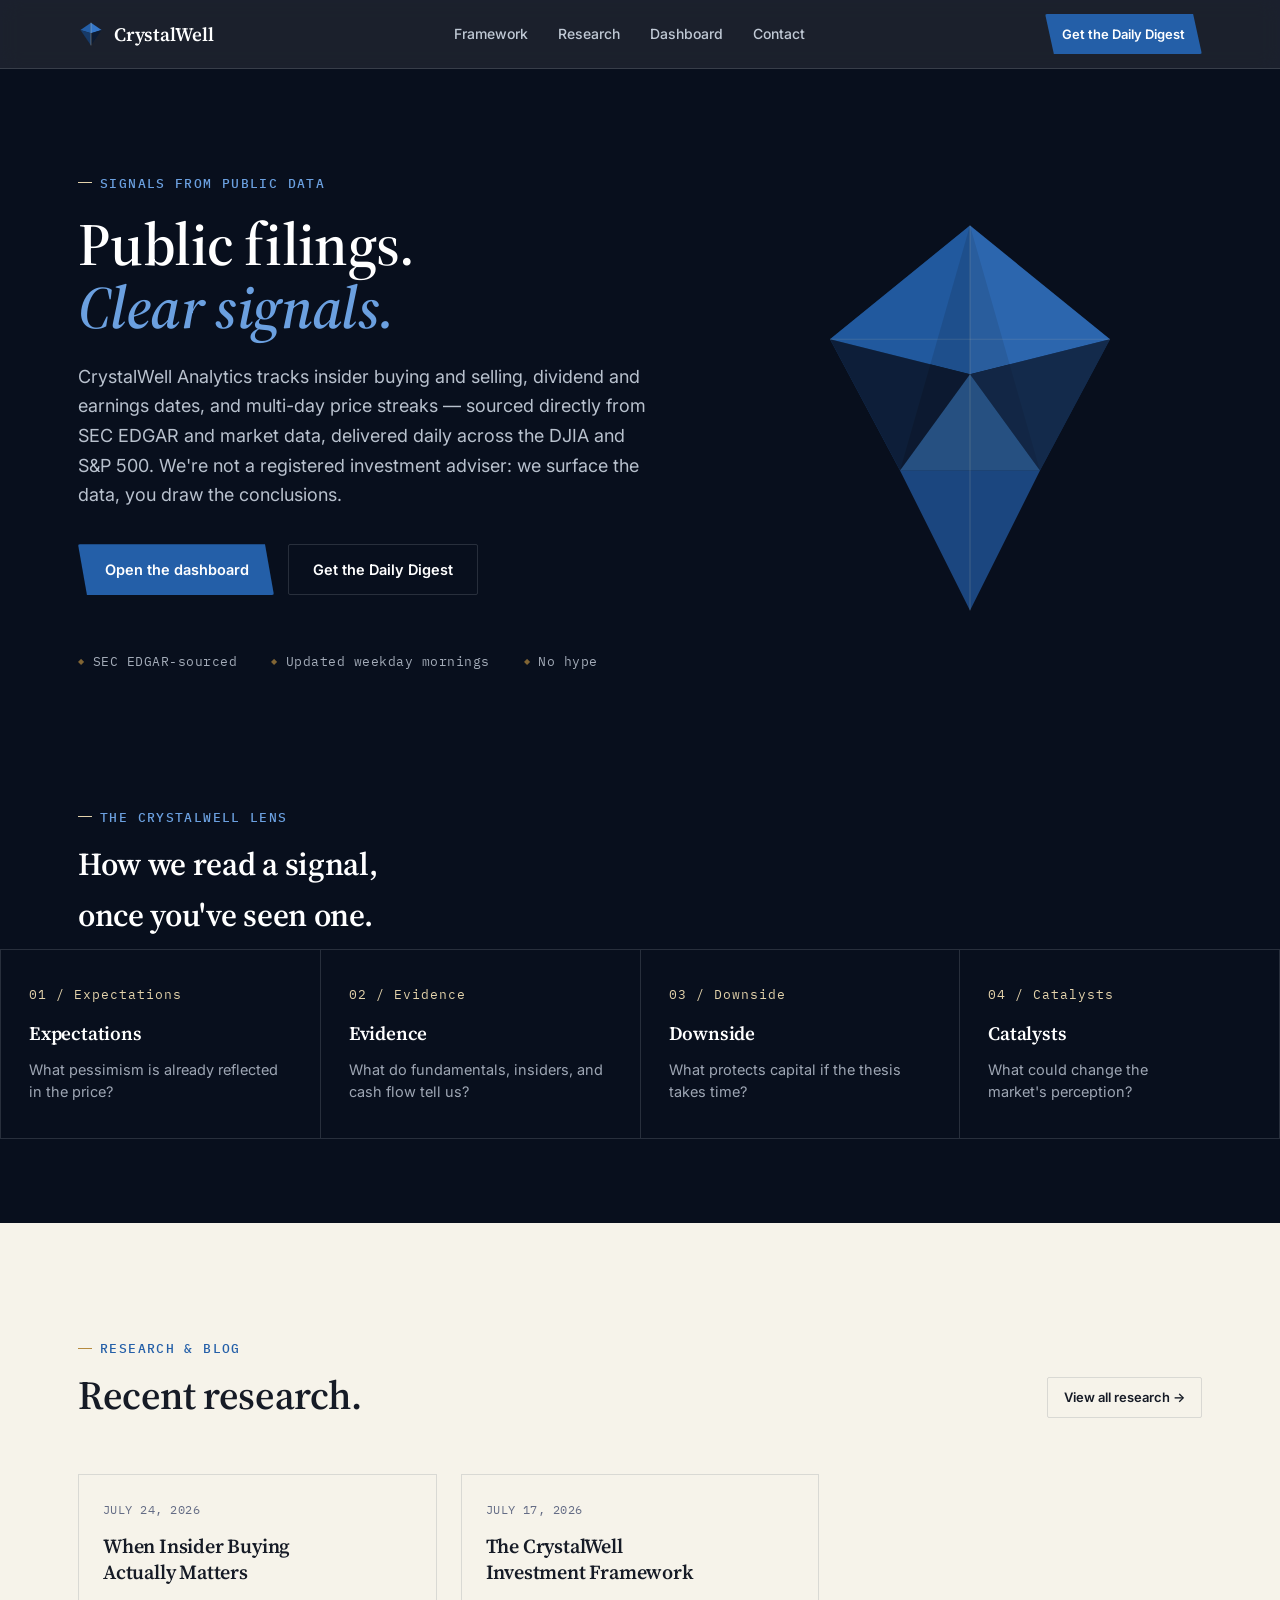
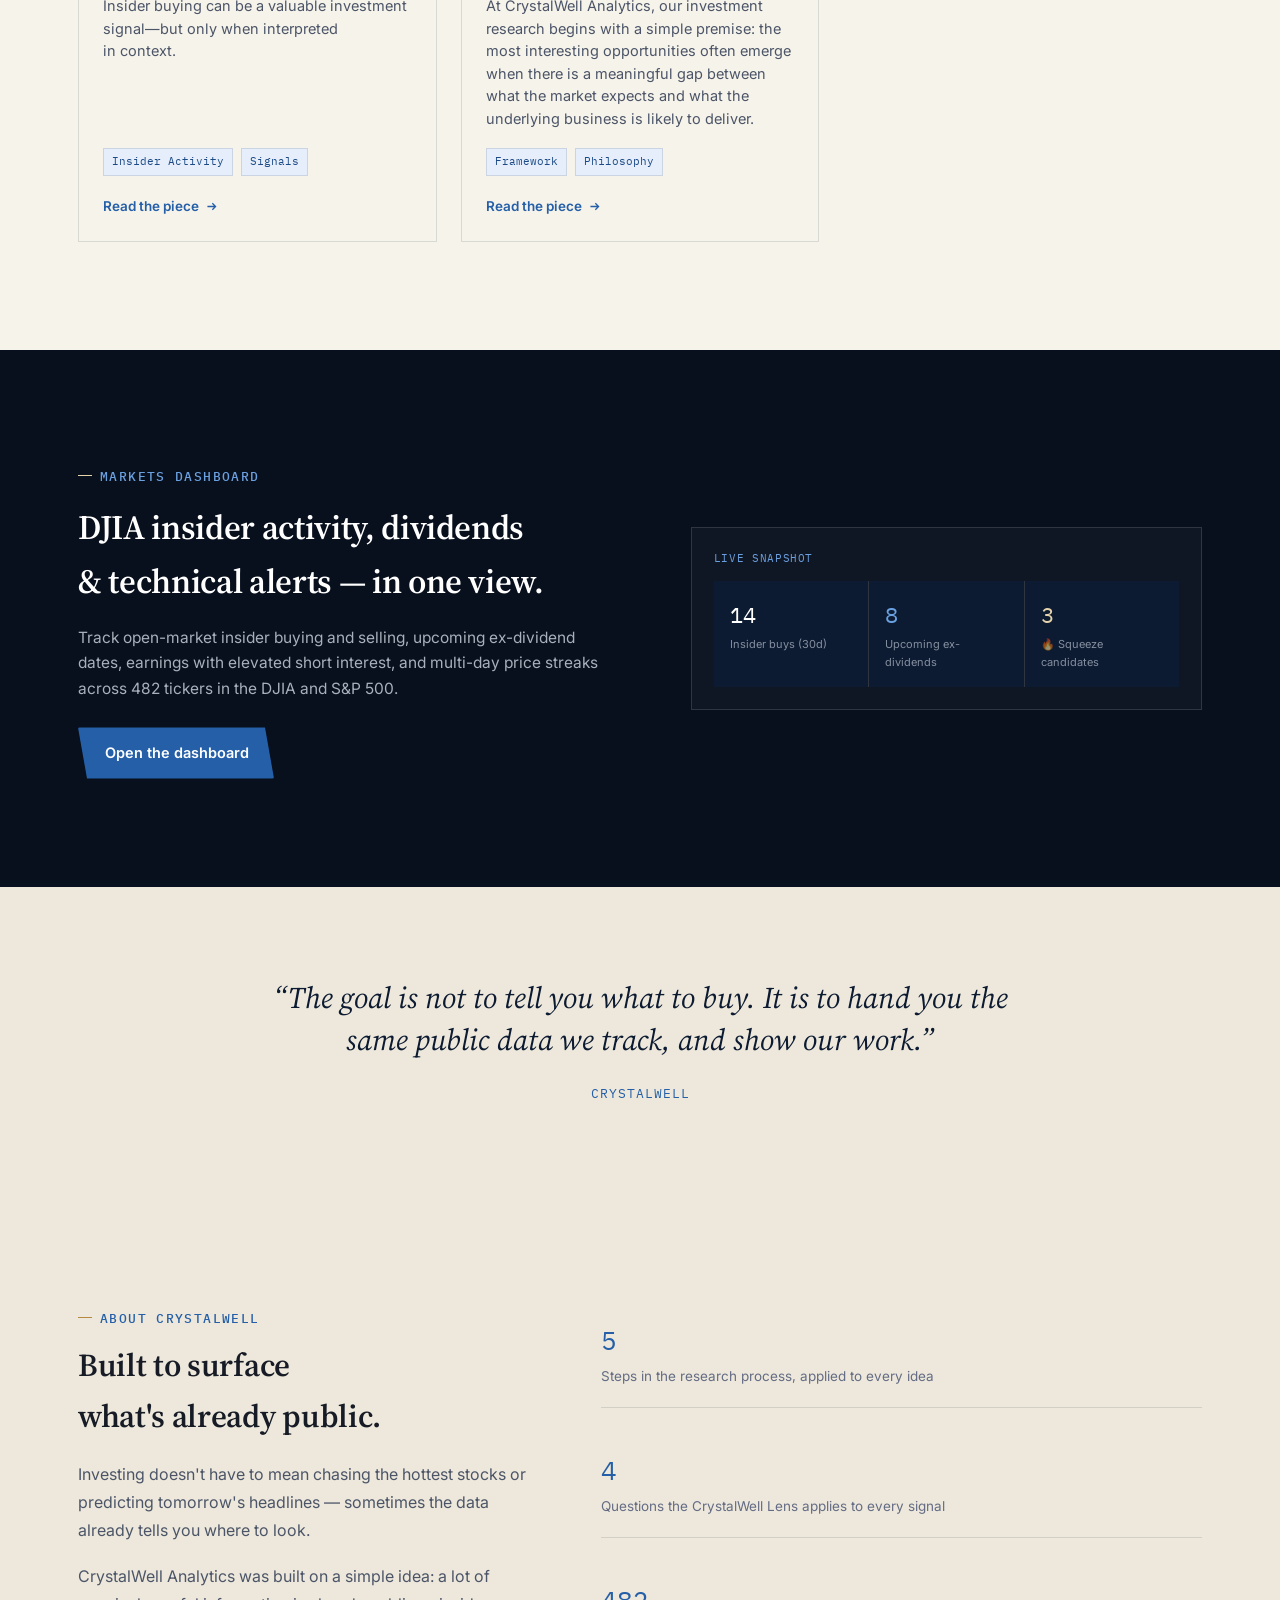
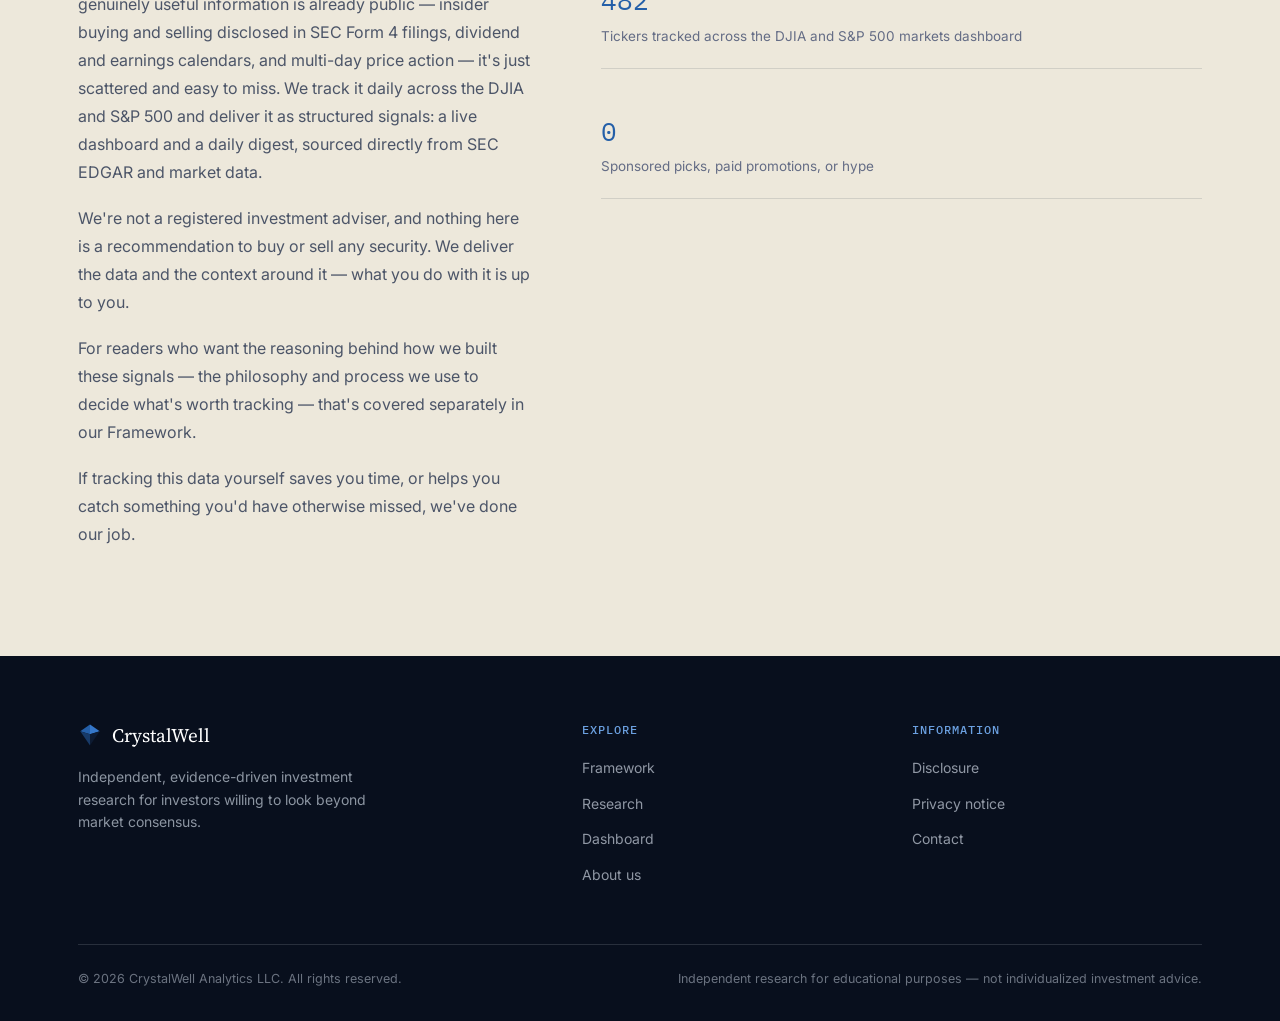
==== index.html @ e385336a "Close audit finding #1: Home hero/About/Lens/pull-quote rewritten around signal-delivery identity, u" ====
<!DOCTYPE html>
<html lang="en">
<head>
<meta charset="UTF-8">
<meta name="viewport" content="width=device-width, initial-scale=1.0">
<title>CrystalWell Analytics | Insider Trading &amp; Market Signals</title>
<meta name="description" content="CrystalWell Analytics tracks insider trading, key dates, and price-movement signals from public SEC filings and market data — delivered daily, without commentary.">
<link rel="stylesheet" href="css/styles.css">
</head>
<body>

<a class="skip-link" href="#main">Skip to content</a>

<nav class="site-nav" id="top">
  <div class="container">
    <a href="index.html" class="brand">
      <span class="facet-mark">
        <svg width="26" height="26" viewBox="0 0 32 32" fill="none" xmlns="http://www.w3.org/2000/svg">
          <polygon points="16,2 29,11 16,15" fill="#3577c9"/>
          <polygon points="16,2 3,11 16,15" fill="#245fa8"/>
          <polygon points="3,11 16,15 16,30" fill="#173a68"/>
          <polygon points="29,11 16,15 16,30" fill="#0d1b32"/>
          <line x1="16" y1="2" x2="16" y2="30" stroke="#e4d3ab" stroke-width="0.6" opacity="0.7"/>
        </svg>
      </span>
      CrystalWell
    </a>
    <button class="nav-toggle" aria-label="Toggle navigation" aria-expanded="false">
      <svg viewBox="0 0 24 24" fill="none" stroke="currentColor" stroke-width="2"><line x1="3" y1="6" x2="21" y2="6"/><line x1="3" y1="12" x2="21" y2="12"/><line x1="3" y1="18" x2="21" y2="18"/></svg>
    </button>
    <div class="nav-links">
      <a href="framework.html">Framework</a>
      <a href="research.html">Research</a>
      <a href="dashboard.html">Dashboard</a>
      <a href="contact.html">Contact</a>
    </div>
    <div class="nav-cta">
      <a href="contact.html#digest" class="btn btn-primary btn-sm">Get the Daily Digest</a>
    </div>
  </div>
</nav>

<main id="main">

  <!-- HERO -->
  <header class="hero on-dark">
    <div class="container hero-grid">
      <div>
        <span class="eyebrow">Signals from public data</span>
        <h1>Public filings. <em>Clear signals.</em></h1>
        <p class="lede">CrystalWell Analytics tracks insider buying and selling, dividend and earnings dates, and multi-day price streaks — sourced directly from SEC EDGAR and market data, delivered daily across the DJIA and S&amp;P 500. We're not a registered investment adviser: we surface the data, you draw the conclusions.</p>
        <div class="hero-actions">
          <a href="dashboard.html" class="btn btn-primary">Open the dashboard</a>
          <a href="contact.html#digest" class="btn btn-ghost">Get the Daily Digest</a>
        </div>
        <div class="hero-trust">
          <span>SEC EDGAR-sourced</span>
          <span>Updated weekday mornings</span>
          <span>No hype</span>
        </div>
      </div>
      <div class="hero-facets" aria-hidden="true">
        <svg viewBox="0 0 480 480" xmlns="http://www.w3.org/2000/svg">
          <polygon points="240,20 400,150 320,300" fill="#173a68" opacity="0.9"/>
          <polygon points="240,20 80,150 160,300" fill="#1c4a86" opacity="0.85"/>
          <polygon points="240,20 400,150 240,190" fill="#3577c9" opacity="0.75"/>
          <polygon points="240,20 80,150 240,190" fill="#245fa8" opacity="0.8"/>
          <polygon points="80,150 160,300 240,190" fill="#0d1b32" opacity="0.9"/>
          <polygon points="400,150 320,300 240,190" fill="#132a4a" opacity="0.9"/>
          <polygon points="160,300 320,300 240,460" fill="#245fa8" opacity="0.7"/>
          <polygon points="160,300 240,190 320,300" fill="#3f86d4" opacity="0.55"/>
          <line x1="240" y1="20" x2="240" y2="460" stroke="#e4d3ab" stroke-width="0.6" opacity="0.35"/>
          <line x1="80" y1="150" x2="400" y2="150" stroke="#e4d3ab" stroke-width="0.6" opacity="0.25"/>
        </svg>
      </div>
    </div>
  </header>

  <!-- THE LENS -->
  <section class="section-tight on-dark" style="background:var(--navy-950); padding-top:0;">
    <div class="container" style="padding-bottom:8px;">
      <span class="eyebrow">The CrystalWell Lens</span>
      <h2 style="color:#fff; font-size:clamp(24px,3vw,32px); margin-top:12px; max-width:560px;">How we read a signal, once you've seen one.</h2>
    </div>
    <div class="lens-strip">
      <div class="lens-cell reveal">
        <div class="lens-num">01 / Expectations</div>
        <h3>Expectations</h3>
        <p>What pessimism is already reflected in the price?</p>
      </div>
      <div class="lens-cell reveal">
        <div class="lens-num">02 / Evidence</div>
        <h3>Evidence</h3>
        <p>What do fundamentals, insiders, and cash flow tell us?</p>
      </div>
      <div class="lens-cell reveal">
        <div class="lens-num">03 / Downside</div>
        <h3>Downside</h3>
        <p>What protects capital if the thesis takes time?</p>
      </div>
      <div class="lens-cell reveal">
        <div class="lens-num">04 / Catalysts</div>
        <h3>Catalysts</h3>
        <p>What could change the market's perception?</p>
      </div>
    </div>
  </section>

  <!-- RESEARCH PREVIEW -->
  <section class="section" id="research-preview">
    <div class="container">
      <div class="section-head reveal" style="display:flex; justify-content:space-between; align-items:flex-end; max-width:none; flex-wrap:wrap; gap:20px;">
        <div>
          <span class="eyebrow">Research &amp; Blog</span>
          <h2>Recent research.</h2>
        </div>
        <a href="research.html" class="btn btn-ghost btn-sm">View all research →</a>
      </div>
      <div class="research-grid reveal" id="home-research-grid">
        <!-- populated by js/home-research.js -->
      </div>
    </div>
  </section>

  <!-- DASHBOARD PREVIEW -->
  <section class="section on-dark dashboard-preview">
    <div class="container dashboard-preview-grid">
      <div class="reveal">
        <span class="eyebrow">Markets dashboard</span>
        <h2 class="dashboard-preview-title">DJIA insider activity, dividends &amp; technical alerts — in one view.</h2>
        <p class="dashboard-preview-desc">Track open-market insider buying and selling, upcoming ex-dividend dates, earnings with elevated short interest, and multi-day price streaks across 482 tickers in the DJIA and S&amp;P 500.</p>
        <a href="dashboard.html" class="btn btn-primary dashboard-preview-cta">Open the dashboard</a>
      </div>
      <div class="reveal snapshot-card">
        <div class="snapshot-label">Live snapshot</div>
        <div class="snapshot-grid">
          <div class="snapshot-cell">
            <div class="snapshot-value">14</div>
            <div class="snapshot-sub">Insider buys (30d)</div>
          </div>
          <div class="snapshot-cell">
            <div class="snapshot-value snapshot-value-blue">8</div>
            <div class="snapshot-sub">Upcoming ex-dividends</div>
          </div>
          <div class="snapshot-cell">
            <div class="snapshot-value snapshot-value-brass">3</div>
            <div class="snapshot-sub">🔥 Squeeze candidates</div>
          </div>
        </div>
      </div>
    </div>
  </section>

  <!-- PULL QUOTE -->
  <div class="pull-quote">
    <div class="container">
      <blockquote>
        &ldquo;The goal is not to tell you what to buy. It is to hand you the same public data we track, and show our work.&rdquo;
        <cite>CrystalWell</cite>
      </blockquote>
    </div>
  </div>

  <!-- ABOUT -->
  <section class="section paper-dim" id="about">
    <div class="container about-grid">
      <div class="reveal">
        <span class="eyebrow">About CrystalWell</span>
        <h2 style="font-size:clamp(24px,3vw,32px); margin-top:12px;">Built to surface what's already public.</h2>
        <p>Investing doesn't have to mean chasing the hottest stocks or predicting tomorrow's headlines — sometimes the data already tells you where to look.</p>
        <p>CrystalWell Analytics was built on a simple idea: a lot of genuinely useful information is already public — insider buying and selling disclosed in SEC Form 4 filings, dividend and earnings calendars, and multi-day price action — it's just scattered and easy to miss. We track it daily across the DJIA and S&amp;P 500 and deliver it as structured signals: a live dashboard and a daily digest, sourced directly from SEC EDGAR and market data.</p>
        <p>We're not a registered investment adviser, and nothing here is a recommendation to buy or sell any security. We deliver the data and the context around it — what you do with it is up to you.</p>
        <p>For readers who want the reasoning behind how we built these signals — the philosophy and process we use to decide what's worth tracking — that's covered separately in our <a href="framework.html">Framework</a>.</p>
        <p>If tracking this data yourself saves you time, or helps you catch something you'd have otherwise missed, we've done our job.</p>
      </div>
      <div class="about-stat-list reveal">
        <div class="about-stat"><div class="num">5</div><div class="label">Steps in the research process, applied to every idea</div></div>
        <div class="about-stat"><div class="num">4</div><div class="label">Questions the CrystalWell Lens applies to every signal</div></div>
        <div class="about-stat"><div class="num">482</div><div class="label">Tickers tracked across the DJIA and S&amp;P 500 markets dashboard</div></div>
        <div class="about-stat"><div class="num">0</div><div class="label">Sponsored picks, paid promotions, or hype</div></div>
      </div>
    </div>
  </section>

</main>

<footer class="site-footer">
  <div class="container">
    <div class="footer-grid">
      <div>
        <div class="footer-brand">
          <span class="facet-mark">
            <svg width="24" height="24" viewBox="0 0 32 32" fill="none" xmlns="http://www.w3.org/2000/svg">
              <polygon points="16,2 29,11 16,15" fill="#3577c9"/>
              <polygon points="16,2 3,11 16,15" fill="#245fa8"/>
              <polygon points="3,11 16,15 16,30" fill="#173a68"/>
              <polygon points="29,11 16,15 16,30" fill="#0d1b32"/>
            </svg>
          </span>
          CrystalWell
        </div>
        <p class="footer-desc">Independent, evidence-driven investment research for investors willing to look beyond market consensus.</p>
      </div>
      <div class="footer-col">
        <h4>Explore</h4>
        <ul>
          <li><a href="framework.html">Framework</a></li>
          <li><a href="research.html">Research</a></li>
          <li><a href="dashboard.html">Dashboard</a></li>
          <li><a href="index.html#about">About us</a></li>
        </ul>
      </div>
      <div class="footer-col">
        <h4>Information</h4>
        <ul>
          <li><a href="legal.html#disclosure">Disclosure</a></li>
          <li><a href="legal.html#privacy">Privacy notice</a></li>
          <li><a href="contact.html">Contact</a></li>
        </ul>
      </div>
    </div>
    <div class="footer-bottom">
      <span>© 2026 CrystalWell Analytics LLC. All rights reserved.</span>
      <span>Independent research for educational purposes — not individualized investment advice.</span>
    </div>
  </div>
</footer>

<script src="js/main.js"></script>
<script src="js/home-research.js"></script>
</body>
</html>
---- css/styles.css ----
/* ==========================================================================
   CrystalWell Analytics — Design Tokens
   Palette: deep ink-blue field, cut-glass facet blues, warm paper, brass trim.
   Type: Source Serif 4 (display/editorial), Inter (body/UI), IBM Plex Mono (data).
   Signature: faceted "crystal" geometry — angular, cut-gem shapes replace soft
   gradients throughout (hero mark, section dividers, card corners).
   ========================================================================== */

@import url('https://fonts.googleapis.com/css2?family=Source+Serif+4:ital,opsz,wght@0,8..60,400;0,8..60,500;0,8..60,600;0,8..60,700;1,8..60,500&family=Inter:wght@400;500;600;700&family=IBM+Plex+Mono:wght@400;500;600&display=swap');

:root {
  /* core palette */
  --navy-950: #080f1d;
  --navy-900: #0d1b32;
  --navy-800: #132a4a;
  --blue-700: #1c4a86;
  --blue-600: #245fa8;
  --blue-500: #3577c9;
  --blue-400: #6ba0e0;
  --blue-100: #e5eefa;
  --paper: #f6f3ea;
  --paper-dim: #ede8db;
  --ink: #161b26;
  --ink-soft: #4c5568;
  --ink-faint: #646c85;
  --brass: #b58a3f;
  --brass-soft: #e4d3ab;
  --up: #2e7d5b;
  --down: #b3423b;
  --line: rgba(13, 27, 50, 0.12);
  --line-dark: rgba(230, 236, 248, 0.14);

  /* type */
  --font-display: "Source Serif 4", Georgia, serif;
  --font-body: "Inter", -apple-system, BlinkMacSystemFont, sans-serif;
  --font-mono: "IBM Plex Mono", ui-monospace, SFMono-Regular, monospace;

  /* layout */
  --max: 1180px;
  --radius: 2px;
  --shadow-1: 0 1px 2px rgba(8, 15, 29, 0.06), 0 8px 24px rgba(8, 15, 29, 0.06);
  --shadow-2: 0 4px 12px rgba(8, 15, 29, 0.10), 0 16px 40px rgba(8, 15, 29, 0.12);
}

/* ---------- reset ---------- */
* { box-sizing: border-box; }
html { scroll-behavior: smooth; }
@media (prefers-reduced-motion: reduce) {
  html { scroll-behavior: auto; }
  * { animation-duration: 0.001ms !important; animation-iteration-count: 1 !important; transition-duration: 0.001ms !important; }
}
body {
  margin: 0;
  background: var(--paper);
  color: var(--ink);
  font-family: var(--font-body);
  font-size: 16px;
  line-height: 1.6;
  -webkit-font-smoothing: antialiased;
}
img { max-width: 100%; display: block; }
a { color: inherit; text-decoration: none; }
ul { margin: 0; padding: 0; list-style: none; }
h1, h2, h3, h4 { margin: 0; font-family: var(--font-display); font-weight: 600; letter-spacing: -0.01em; text-wrap: balance; }
p { margin: 0; text-wrap: pretty; }
button { font-family: inherit; cursor: pointer; }

:focus-visible {
  outline: 2px solid var(--blue-500);
  outline-offset: 3px;
}

.skip-link {
  position: absolute;
  left: -999px;
  top: 0;
  background: #fff;
  color: var(--ink);
  padding: 12px 18px;
  font-size: 13.5px;
  font-weight: 600;
  z-index: 300;
}
.skip-link:focus {
  left: 12px;
  top: 12px;
}

.container {
  max-width: var(--max);
  margin: 0 auto;
  padding: 0 28px;
}

.eyebrow {
  display: inline-flex;
  align-items: center;
  gap: 8px;
  font-family: var(--font-mono);
  font-size: 12.5px;
  letter-spacing: 0.11em;
  text-transform: uppercase;
  color: var(--blue-600);
  font-weight: 500;
}
.eyebrow::before {
  content: "";
  width: 14px;
  height: 1px;
  background: var(--brass);
}
.on-dark .eyebrow { color: var(--blue-400); }
.on-dark .eyebrow::before { background: var(--brass-soft); }

/* ---------- faceted signature mark ---------- */
.facet-mark { display: inline-flex; flex-shrink: 0; }
.facet-mark svg { display: block; }

/* ---------- buttons ---------- */
.btn {
  display: inline-flex;
  align-items: center;
  gap: 8px;
  padding: 13px 24px;
  font-size: 14.5px;
  font-weight: 600;
  border: 1px solid transparent;
  border-radius: var(--radius);
  transition: transform 0.15s ease, background 0.15s ease, border-color 0.15s ease, color 0.15s ease;
  white-space: nowrap;
}
.btn-primary {
  background: var(--blue-600);
  color: #fff;
  clip-path: polygon(0 0, calc(100% - 9px) 0, 100% 100%, 9px 100%);
  padding-left: 26px;
}
.btn-primary:hover { background: var(--blue-500); transform: translateY(-1px); }
.btn-ghost {
  background: transparent;
  border-color: var(--line);
  color: var(--ink);
}
.on-dark .btn-ghost { border-color: var(--line-dark); color: #fff; }
.btn-ghost:hover { border-color: var(--blue-400); color: var(--blue-600); }
.on-dark .btn-ghost:hover { color: var(--blue-400); }
.btn-sm { padding: 9px 16px; font-size: 13px; }

/* ---------- nav ---------- */
.site-nav {
  position: sticky;
  top: 0;
  z-index: 100;
  background: rgba(8, 15, 29, 0.92);
  backdrop-filter: saturate(140%) blur(10px);
  border-bottom: 1px solid var(--line-dark);
}
.site-nav .container {
  display: flex;
  align-items: center;
  justify-content: space-between;
  height: 68px;
}
.brand {
  display: flex;
  align-items: center;
  gap: 10px;
  color: #fff;
  font-family: var(--font-display);
  font-size: 19px;
  font-weight: 600;
  letter-spacing: -0.01em;
}
.nav-links {
  display: flex;
  align-items: center;
  gap: 30px;
}
.nav-links a {
  color: var(--blue-100);
  font-size: 14px;
  font-weight: 500;
  opacity: 0.82;
  transition: opacity 0.15s ease;
  position: relative;
}
.nav-links a:hover { opacity: 1; }
.nav-links a.active { opacity: 1; }
.nav-links a.active::after {
  content: "";
  position: absolute;
  left: 0; right: 0; bottom: -22px;
  height: 2px;
  background: var(--brass);
}
.nav-cta { display: flex; align-items: center; gap: 14px; }
.nav-toggle {
  display: none;
  background: none;
  border: none;
  color: #fff;
  width: 36px; height: 36px;
}
.nav-toggle svg { width: 22px; height: 22px; }

@media (max-width: 880px) {
  .nav-links { position: fixed; top: 68px; left: 0; right: 0; background: var(--navy-950);
    flex-direction: column; align-items: flex-start; gap: 0; padding: 8px 28px 20px;
    border-bottom: 1px solid var(--line-dark); transform: translateY(-8px); opacity: 0;
    pointer-events: none; transition: opacity 0.18s ease, transform 0.18s ease; }
  .nav-links.open { opacity: 1; transform: translateY(0); pointer-events: auto; }
  .nav-links a { padding: 12px 0; width: 100%; border-bottom: 1px solid var(--line-dark); }
  .nav-links a.active::after { display: none; }
  .nav-toggle { display: inline-flex; align-items: center; justify-content: center; }
  .nav-cta .btn-primary { display: none; }
}

/* ---------- section rhythm ---------- */
.section { padding: 108px 0; position: relative; }
.section-tight { padding: 84px 0; }
.section.on-dark { background: var(--navy-950); color: #fff; }
.section.paper-dim { background: var(--paper-dim); }

.section-head { margin-bottom: 56px; }
.section-head h2 { font-size: clamp(28px, 3.4vw, 40px); margin-top: 14px; line-height: 1.15; max-width: 900px; }
.section-head p { margin-top: 16px; color: var(--ink-soft); font-size: 16.5px; max-width: 760px; }
.on-dark .section-head p { color: rgba(229, 238, 250, 0.72); }

/* angled divider between sections, cut-facet style */
.facet-divider {
  height: 64px;
  width: 100%;
  background: inherit;
}
.divider-to-dark {
  background: var(--navy-950);
  clip-path: polygon(0 100%, 100% 0, 100% 100%);
  margin-top: -1px;
}
.divider-from-dark {
  background: var(--paper);
  clip-path: polygon(0 0, 100% 100%, 0 100%);
  margin-bottom: -1px;
}

/* ---------- hero ---------- */
.hero {
  background: var(--navy-950);
  color: #fff;
  position: relative;
  overflow: hidden;
  padding: 96px 0 128px;
}
.hero-grid {
  display: grid;
  grid-template-columns: minmax(0, 620px) 1fr;
  gap: 40px;
  align-items: center;
  position: relative;
  z-index: 2;
}
.hero h1 {
  font-size: clamp(38px, 5.2vw, 60px);
  line-height: 1.06;
  margin-top: 20px;
  color: #fff;
}
.hero h1 em {
  font-style: italic;
  color: var(--blue-400);
}
.hero p.lede {
  margin-top: 22px;
  font-size: 18px;
  line-height: 1.65;
  color: rgba(229, 238, 250, 0.8);
  max-width: 52ch;
}
.hero-actions { margin-top: 34px; display: flex; gap: 14px; flex-wrap: wrap; }
.hero-trust {
  margin-top: 56px;
  display: flex;
  gap: 34px;
  flex-wrap: wrap;
  font-family: var(--font-mono);
  font-size: 12.5px;
  letter-spacing: 0.04em;
  color: var(--blue-100);
  opacity: 0.7;
}
.hero-trust span { display: flex; align-items: center; gap: 8px; }
.hero-trust span::before { content: "◆"; color: var(--brass); font-size: 8px; }

.hero-facets { position: relative; height: 420px; }
.hero-facets svg { position: absolute; inset: 0; width: 100%; height: 100%; }

@media (max-width: 980px) {
  .hero-grid { grid-template-columns: 1fr; }
  .hero-facets { height: 240px; order: -1; opacity: 0.5; }
}

/* ---------- lens (numbered facets) ---------- */
.lens-strip {
  display: grid;
  grid-template-columns: repeat(4, 1fr);
  border-top: 1px solid var(--line-dark);
  border-left: 1px solid var(--line-dark);
}
.lens-cell {
  border-right: 1px solid var(--line-dark);
  border-bottom: 1px solid var(--line-dark);
  padding: 34px 28px;
  transition: background 0.2s ease;
}
.lens-cell:hover { background: rgba(53, 119, 201, 0.08); }
.lens-num {
  font-family: var(--font-mono);
  font-size: 12.5px;
  color: var(--brass-soft);
  letter-spacing: 0.08em;
}
.lens-cell h3 {
  color: #fff;
  font-size: 19px;
  margin-top: 14px;
}
.lens-cell p {
  margin-top: 10px;
  color: rgba(229, 238, 250, 0.68);
  font-size: 14.5px;
  line-height: 1.55;
}
@media (max-width: 780px) {
  .lens-strip { grid-template-columns: 1fr 1fr; }
}
@media (max-width: 520px) {
  .lens-strip { grid-template-columns: 1fr; }
}

/* ---------- philosophy grid ---------- */
.philosophy-grid {
  display: grid;
  grid-template-columns: repeat(3, 1fr);
  gap: 1px;
  background: var(--line);
  border: 1px solid var(--line);
}
.philosophy-card {
  background: var(--paper);
  padding: 32px 28px;
}
.philosophy-glyph {
  width: 34px; height: 34px;
  display: flex; align-items: center; justify-content: center;
  color: var(--blue-600);
  font-family: var(--font-display);
  font-size: 20px;
  border: 1px solid var(--line);
  clip-path: polygon(50% 0, 100% 25%, 100% 75%, 50% 100%, 0 75%, 0 25%);
}
.philosophy-card h3 { font-size: 18px; margin-top: 18px; }
.philosophy-card p { margin-top: 10px; color: var(--ink-soft); font-size: 14.5px; line-height: 1.6; }

@media (max-width: 900px) { .philosophy-grid { grid-template-columns: 1fr 1fr; } }
@media (max-width: 600px) { .philosophy-grid { grid-template-columns: 1fr; } }

/* ---------- process timeline ---------- */
.timeline { position: relative; padding-left: 8px; }
.timeline::before {
  content: "";
  position: absolute;
  left: 68px; top: 8px; bottom: 8px;
  width: 1px;
  background: linear-gradient(var(--blue-600), var(--line));
}
.timeline-row {
  display: grid;
  grid-template-columns: 68px 1fr;
  gap: 28px;
  padding: 26px 0;
  border-bottom: 1px solid var(--line);
}
.timeline-row:last-child { border-bottom: none; }
.timeline-step {
  font-family: var(--font-mono);
  font-size: 12px;
  color: var(--blue-600);
  padding-top: 4px;
  position: relative;
}
.timeline-step::before {
  content: "";
  position: absolute;
  left: 60px; top: 6px;
  width: 9px; height: 9px;
  background: var(--paper);
  border: 2px solid var(--blue-600);
  border-radius: 50%;
}
.timeline-row h3 { font-size: 19px; }
.timeline-row p { margin-top: 8px; color: var(--ink-soft); font-size: 15px; max-width: 62ch; }

@media (max-width: 640px) {
  .timeline::before { left: 30px; }
  .timeline-row { grid-template-columns: 30px 1fr; gap: 16px; }
  .timeline-step { font-size: 0; }
  .timeline-step::before { left: 22px; }
}

/* ---------- research cards ---------- */
.research-grid {
  display: grid;
  grid-template-columns: repeat(3, 1fr);
  gap: 24px;
}
.research-grid.two-col { grid-template-columns: repeat(2, 1fr); }
.article-card {
  background: var(--paper);
  border: 1px solid var(--line);
  padding: 26px 24px 24px;
  display: flex;
  flex-direction: column;
  transition: border-color 0.18s ease, transform 0.18s ease, box-shadow 0.18s ease;
}
.article-card:hover {
  border-color: var(--blue-500);
  transform: translateY(-3px);
  box-shadow: var(--shadow-1);
}
.article-meta {
  display: flex; align-items: center; gap: 10px;
  font-family: var(--font-mono);
  font-size: 11.5px;
  letter-spacing: 0.04em;
  color: var(--ink-faint);
  text-transform: uppercase;
}
.article-card h3 { font-size: 20px; margin-top: 14px; line-height: 1.3; }
.article-card p.deck { margin-top: 10px; color: var(--ink-soft); font-size: 14.5px; line-height: 1.55; flex: 1; }
.article-tags { display: flex; gap: 8px; flex-wrap: wrap; margin-top: 18px; }
.tag {
  font-family: var(--font-mono);
  font-size: 11px;
  padding: 4px 8px;
  border: 1px solid var(--line);
  color: var(--blue-700);
  background: var(--blue-100);
}
.article-read {
  margin-top: 20px;
  font-size: 13.5px;
  font-weight: 600;
  color: var(--blue-600);
  display: inline-flex; align-items: center; gap: 6px;
}
.article-read svg { width: 13px; height: 13px; transition: transform 0.15s ease; }
.article-card:hover .article-read svg { transform: translateX(3px); }

@media (max-width: 900px) { .research-grid, .research-grid.two-col { grid-template-columns: 1fr 1fr; } }
@media (max-width: 620px) { .research-grid, .research-grid.two-col { grid-template-columns: 1fr; } }

.research-filters { display: flex; gap: 10px; flex-wrap: wrap; margin-bottom: 40px; }
.filter-chip {
  font-family: var(--font-mono);
  font-size: 12.5px;
  padding: 8px 14px;
  border: 1px solid var(--line);
  background: transparent;
  color: var(--ink-soft);
  transition: all 0.15s ease;
}
.filter-chip.active, .filter-chip:hover { border-color: var(--blue-600); color: var(--blue-700); background: var(--blue-100); }

/* ---------- article page ---------- */
.article-header { padding: 64px 0 40px; border-bottom: 1px solid var(--line); }
.article-header .back-link {
  font-family: var(--font-mono); font-size: 12.5px; color: var(--blue-600);
  display: inline-flex; align-items: center; gap: 6px; margin-bottom: 28px;
}
.article-header h1 { font-size: clamp(30px, 4vw, 44px); line-height: 1.15; }
.article-header .article-meta { margin-top: 20px; }
.article-body {
  max-width: 760px;
  padding: 56px 0 100px;
  font-size: 18px;
  line-height: 1.8;
  color: var(--ink);
}
.article-body h2 { font-size: 25px; margin-top: 48px; margin-bottom: 4px; }
.article-body h3 { font-size: 20px; margin-top: 34px; }
.article-body p { margin-top: 18px; }
.article-body ul { margin-top: 18px; padding-left: 22px; list-style: disc; }
.article-body li { margin-top: 8px; }
.article-body blockquote {
  margin: 32px 0;
  padding: 4px 0 4px 22px;
  border-left: 3px solid var(--brass);
  font-family: var(--font-display);
  font-style: italic;
  font-size: 20px;
  color: var(--ink-soft);
}
.article-body strong { color: var(--ink); }
.article-footer {
  max-width: 760px; padding: 0 0 90px;
  border-top: 1px solid var(--line); padding-top: 32px;
}
.article-disclaimer {
  font-size: 13px; color: var(--ink-faint); line-height: 1.6;
}

/* ---------- newsletter / contact ---------- */
.split-panel {
  display: grid;
  grid-template-columns: 1fr 1fr;
  gap: 0;
  border: 1px solid var(--line-dark);
}
.panel { padding: 48px 40px; }
.panel-blue { background: var(--navy-900); color: #fff; }
.panel-paper { background: var(--paper); border-left: 1px solid var(--line-dark); }
.panel h3 { font-size: 24px; }
.panel-blue h3 { color: #fff; }
.panel p.desc { margin-top: 14px; color: var(--ink-soft); font-size: 15px; line-height: 1.6; }
.panel-blue p.desc { color: rgba(229, 238, 250, 0.75); }
.field-row { display: flex; gap: 10px; margin-top: 26px; flex-wrap: wrap; }
.text-input {
  flex: 1; min-width: 180px;
  padding: 13px 14px;
  border: 1px solid var(--line-dark);
  background: rgba(255,255,255,0.06);
  color: #fff;
  font-family: var(--font-body);
  font-size: 14.5px;
}
.text-input::placeholder { color: rgba(229,238,250,0.45); }
.panel-paper .text-input { background: #fff; border-color: var(--line); color: var(--ink); }
.panel-paper .text-input::placeholder { color: var(--ink-faint); }
textarea.text-input { width: 100%; min-height: 100px; resize: vertical; font-family: var(--font-body); }
.fine-print { margin-top: 14px; font-size: 12.5px; color: rgba(229,238,250,0.5); }
.panel-paper .fine-print { color: var(--ink-faint); }
.form-note { margin-top: 14px; font-size: 13.5px; color: var(--brass-soft); display: none; }
.form-note.visible { display: block; }
.panel-paper .form-note { color: var(--up); }

@media (max-width: 820px) {
  .split-panel { grid-template-columns: 1fr; }
  .panel-paper { border-left: none; border-top: 1px solid var(--line-dark); }
}

/* ---------- dashboard preview ---------- */
.dashboard-preview { background: var(--navy-950); }
.dashboard-preview-grid { display: grid; grid-template-columns: 1.1fr 1fr; gap: 50px; align-items: center; }
.dashboard-preview-title { color: #fff; margin-top: 14px; font-size: clamp(24px, 3vw, 34px); }
.dashboard-preview-desc { margin-top: 16px; color: rgba(229, 238, 250, 0.72); font-size: 15.5px; line-height: 1.65; max-width: 52ch; }
.dashboard-preview-cta { margin-top: 26px; }
.snapshot-card { border: 1px solid var(--line-dark); background: rgba(255, 255, 255, 0.03); padding: 22px; }
.snapshot-label {
  font-family: var(--font-mono); font-size: 11px; letter-spacing: 0.06em; text-transform: uppercase;
  color: var(--blue-400); margin-bottom: 14px;
}
.snapshot-grid { display: grid; grid-template-columns: repeat(3, 1fr); gap: 1px; background: var(--line-dark); }
.snapshot-cell { background: var(--navy-900); padding: 16px; }
.snapshot-value { font-family: var(--font-mono); font-size: 22px; color: #fff; }
.snapshot-value-blue { color: var(--blue-400); }
.snapshot-value-brass { color: var(--brass-soft); }
.snapshot-sub { font-size: 11px; color: rgba(229, 238, 250, 0.55); margin-top: 4px; }
@media (max-width: 780px) { .dashboard-preview-grid { grid-template-columns: 1fr; } }

/* ---------- pull quote ---------- */
.pull-quote {
  padding: 90px 0;
  background: var(--paper-dim);
  text-align: center;
}
.pull-quote blockquote {
  max-width: 780px;
  margin: 0 auto;
  font-family: var(--font-display);
  font-style: italic;
  font-size: clamp(22px, 3vw, 30px);
  line-height: 1.4;
  color: var(--navy-900);
}
.pull-quote cite {
  display: block;
  margin-top: 24px;
  font-family: var(--font-mono);
  font-style: normal;
  font-size: 12.5px;
  letter-spacing: 0.08em;
  text-transform: uppercase;
  color: var(--blue-600);
}

/* ---------- about ---------- */
.about-grid { display: grid; grid-template-columns: 1fr 1.3fr; gap: 60px; align-items: start; }
.about-grid p { margin-top: 18px; color: var(--ink-soft); font-size: 16px; line-height: 1.75; }
.about-stat-list { display: grid; gap: 22px; }
.about-stat { padding: 20px 0; border-bottom: 1px solid var(--line); }
.about-stat .num { font-family: var(--font-mono); font-size: 26px; color: var(--blue-600); }
.about-stat .label { margin-top: 4px; font-size: 13.5px; color: var(--ink-faint); }
@media (max-width: 860px) { .about-grid { grid-template-columns: 1fr; } }

/* ---------- info / disclosure ---------- */
.info-grid { display: grid; grid-template-columns: 1fr 1fr; gap: 40px; }
.info-block { padding: 28px; border: 1px solid var(--line); background: var(--paper); }
.info-block h3 { font-size: 16px; }
.info-block p { margin-top: 12px; font-size: 14px; color: var(--ink-soft); line-height: 1.7; }
@media (max-width: 780px) { .info-grid { grid-template-columns: 1fr; } }

/* ---------- footer ---------- */
.site-footer { background: var(--navy-950); color: rgba(229,238,250,0.75); padding: 64px 0 32px; }
.footer-grid { display: grid; grid-template-columns: 1.6fr 1fr 1fr; gap: 40px; }
.footer-brand { display: flex; align-items: center; gap: 10px; color: #fff; font-family: var(--font-display); font-size: 19px; }
.footer-desc { margin-top: 16px; font-size: 14px; max-width: 34ch; color: rgba(229,238,250,0.6); }
.footer-col h4 { font-family: var(--font-mono); font-size: 12px; letter-spacing: 0.08em; text-transform: uppercase; color: var(--blue-400); font-weight: 500; }
.footer-col ul { margin-top: 16px; display: grid; gap: 10px; }
.footer-col a { font-size: 14px; opacity: 0.82; }
.footer-col a:hover { opacity: 1; color: var(--blue-400); }
.footer-bottom {
  margin-top: 56px; padding-top: 24px; border-top: 1px solid var(--line-dark);
  display: flex; justify-content: space-between; flex-wrap: wrap; gap: 12px;
  font-size: 12.5px; color: rgba(229,238,250,0.45);
}
@media (max-width: 780px) { .footer-grid { grid-template-columns: 1fr; } }

/* ---------- misc utility ---------- */
.reveal { opacity: 0; transform: translateY(14px); transition: opacity 0.6s ease, transform 0.6s ease; }
.reveal.in { opacity: 1; transform: translateY(0); }
.tag-strip { display: flex; gap: 26px; flex-wrap: wrap; margin-top: 30px; }
.tag-strip span { font-size: 13.5px; color: var(--ink-faint); display: flex; align-items: center; gap: 8px; }
.tag-strip span::before { content: ""; width: 6px; height: 6px; background: var(--blue-500); clip-path: polygon(50% 0,100% 50%,50% 100%,0 50%); }

.center-cta { text-align: center; margin-top: 52px; }
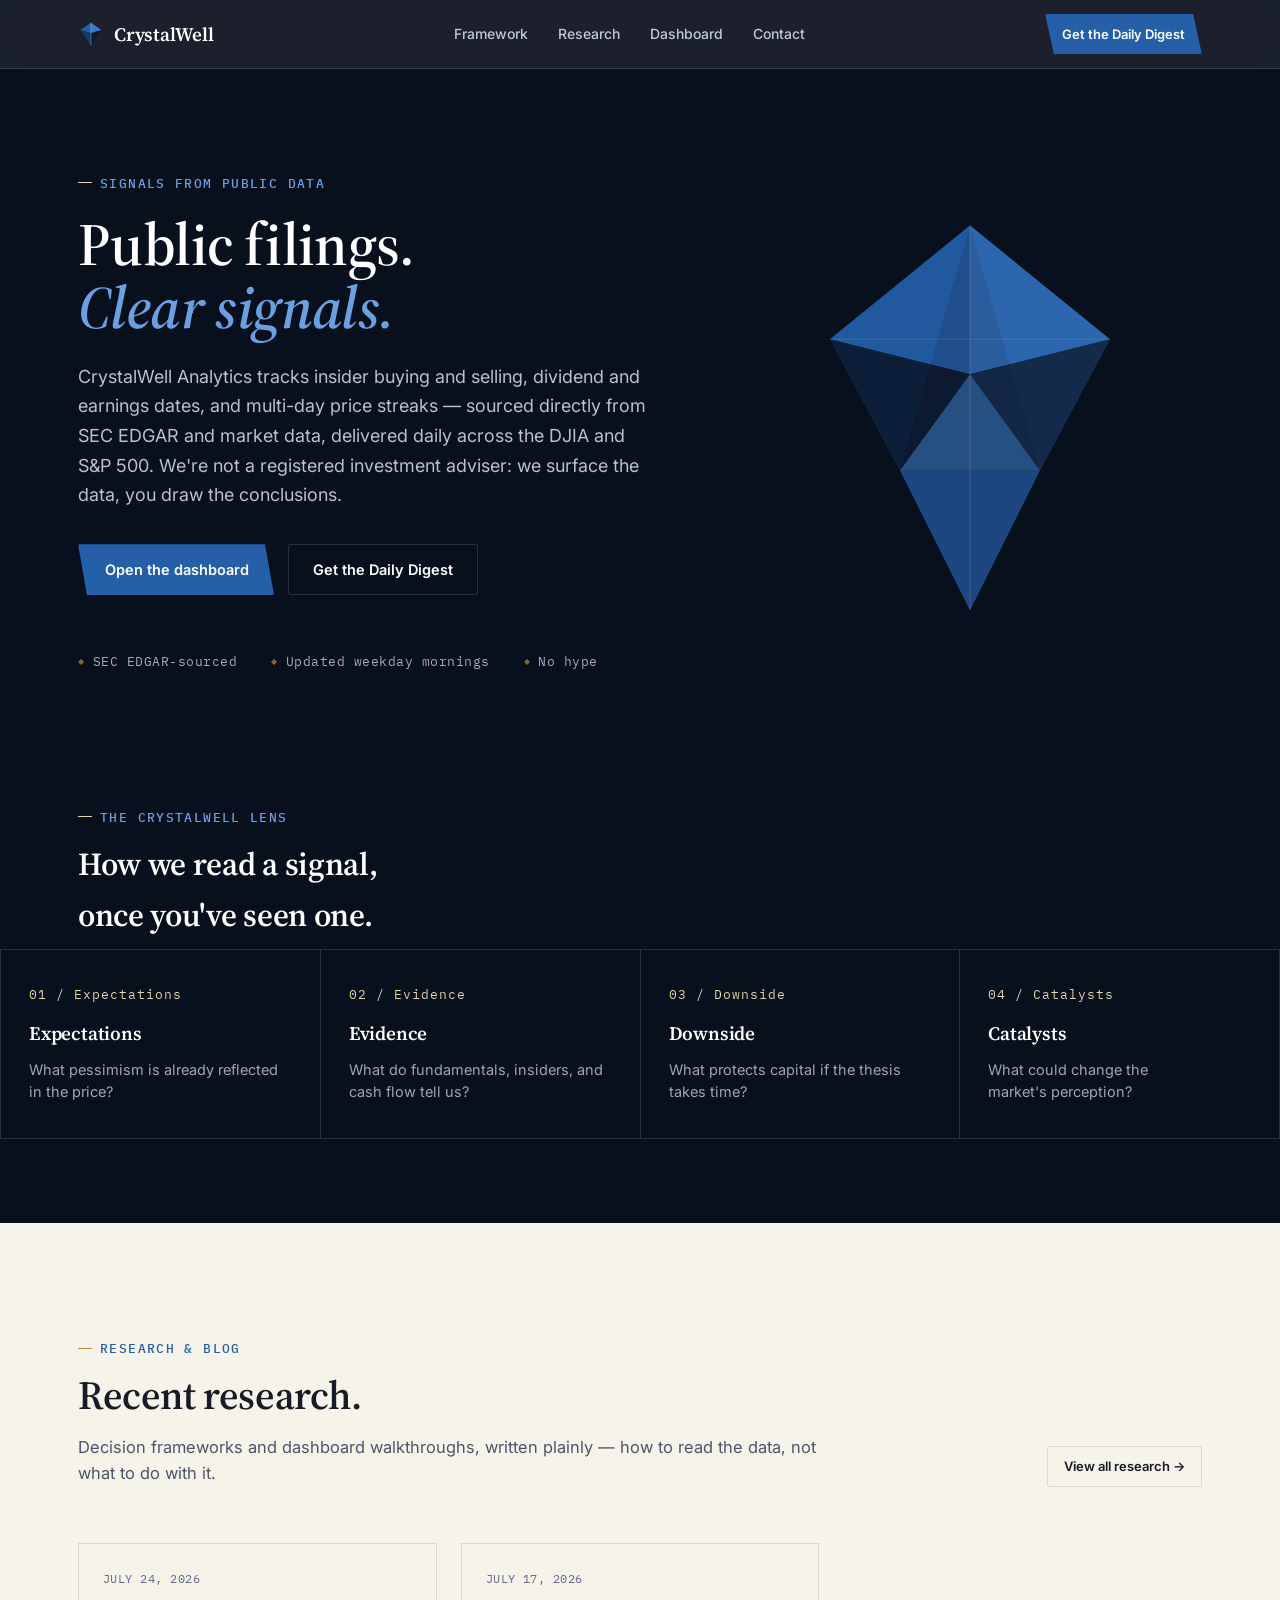
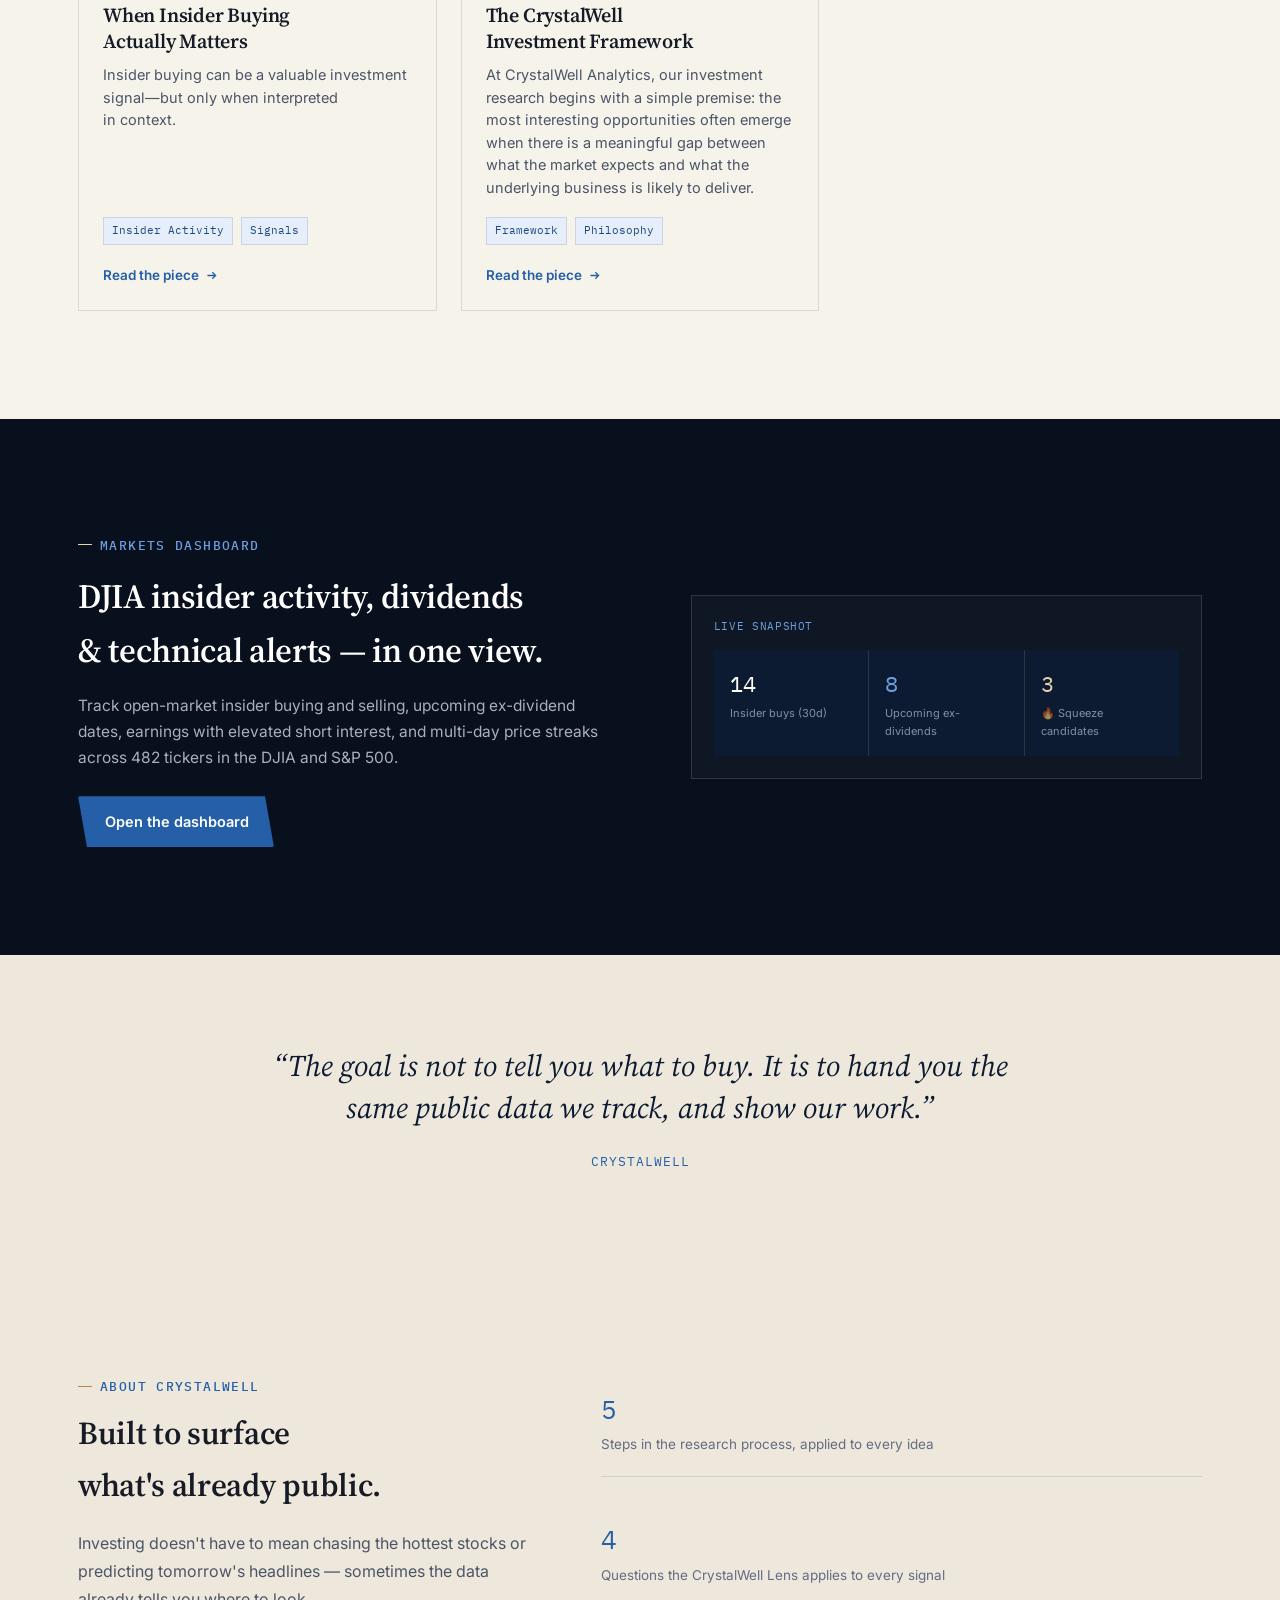
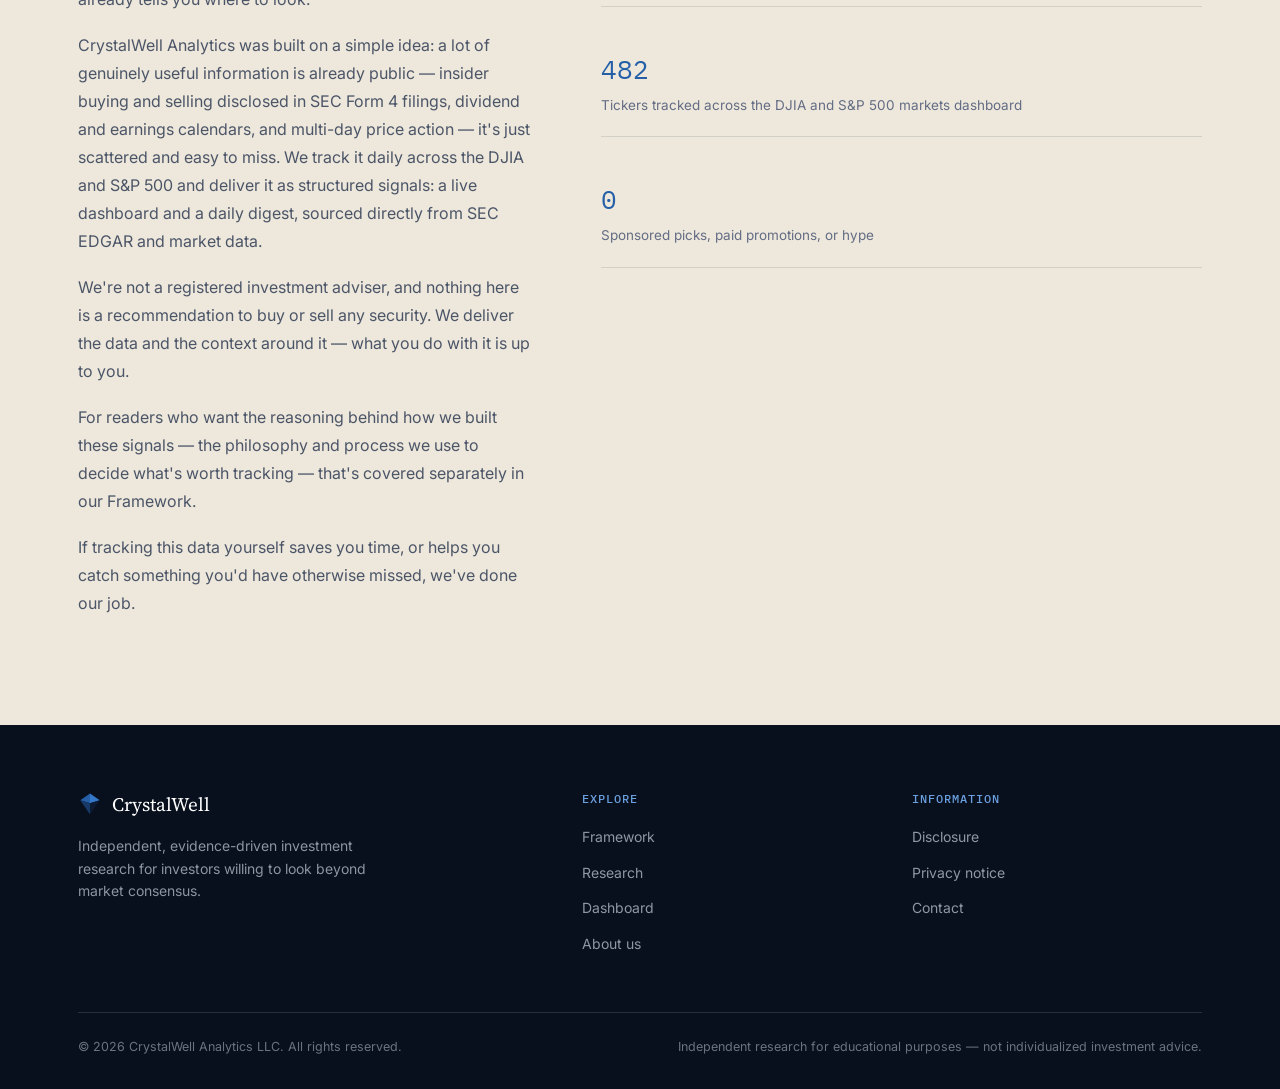
==== commit 3e06a3b1: "Add description line to Home's Research preview section, reusing the Research page's own framing so " ====
--- a/index.html
+++ b/index.html
@@ -113,6 +113,7 @@
         <div>
           <span class="eyebrow">Research &amp; Blog</span>
           <h2>Recent research.</h2>
+          <p>Decision frameworks and dashboard walkthroughs, written plainly — how to read the data, not what to do with it.</p>
         </div>
         <a href="research.html" class="btn btn-ghost btn-sm">View all research →</a>
       </div>
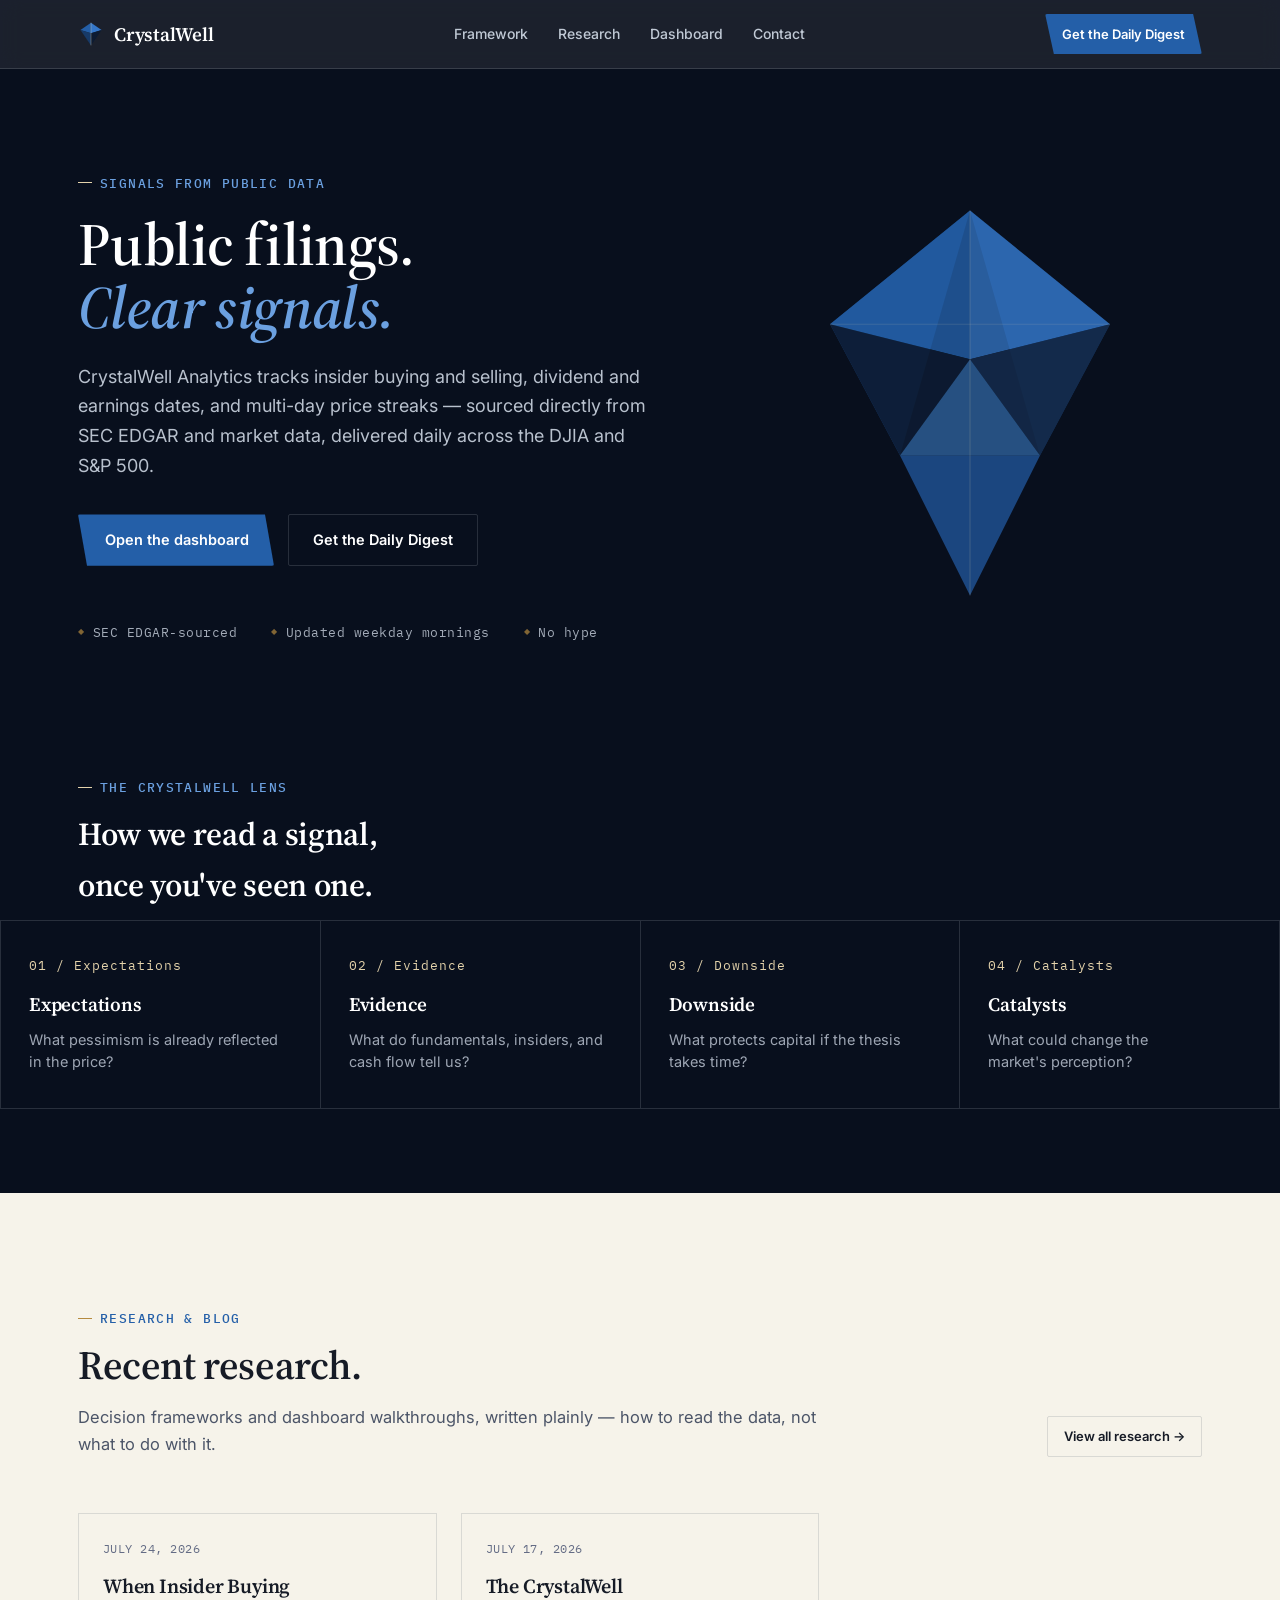
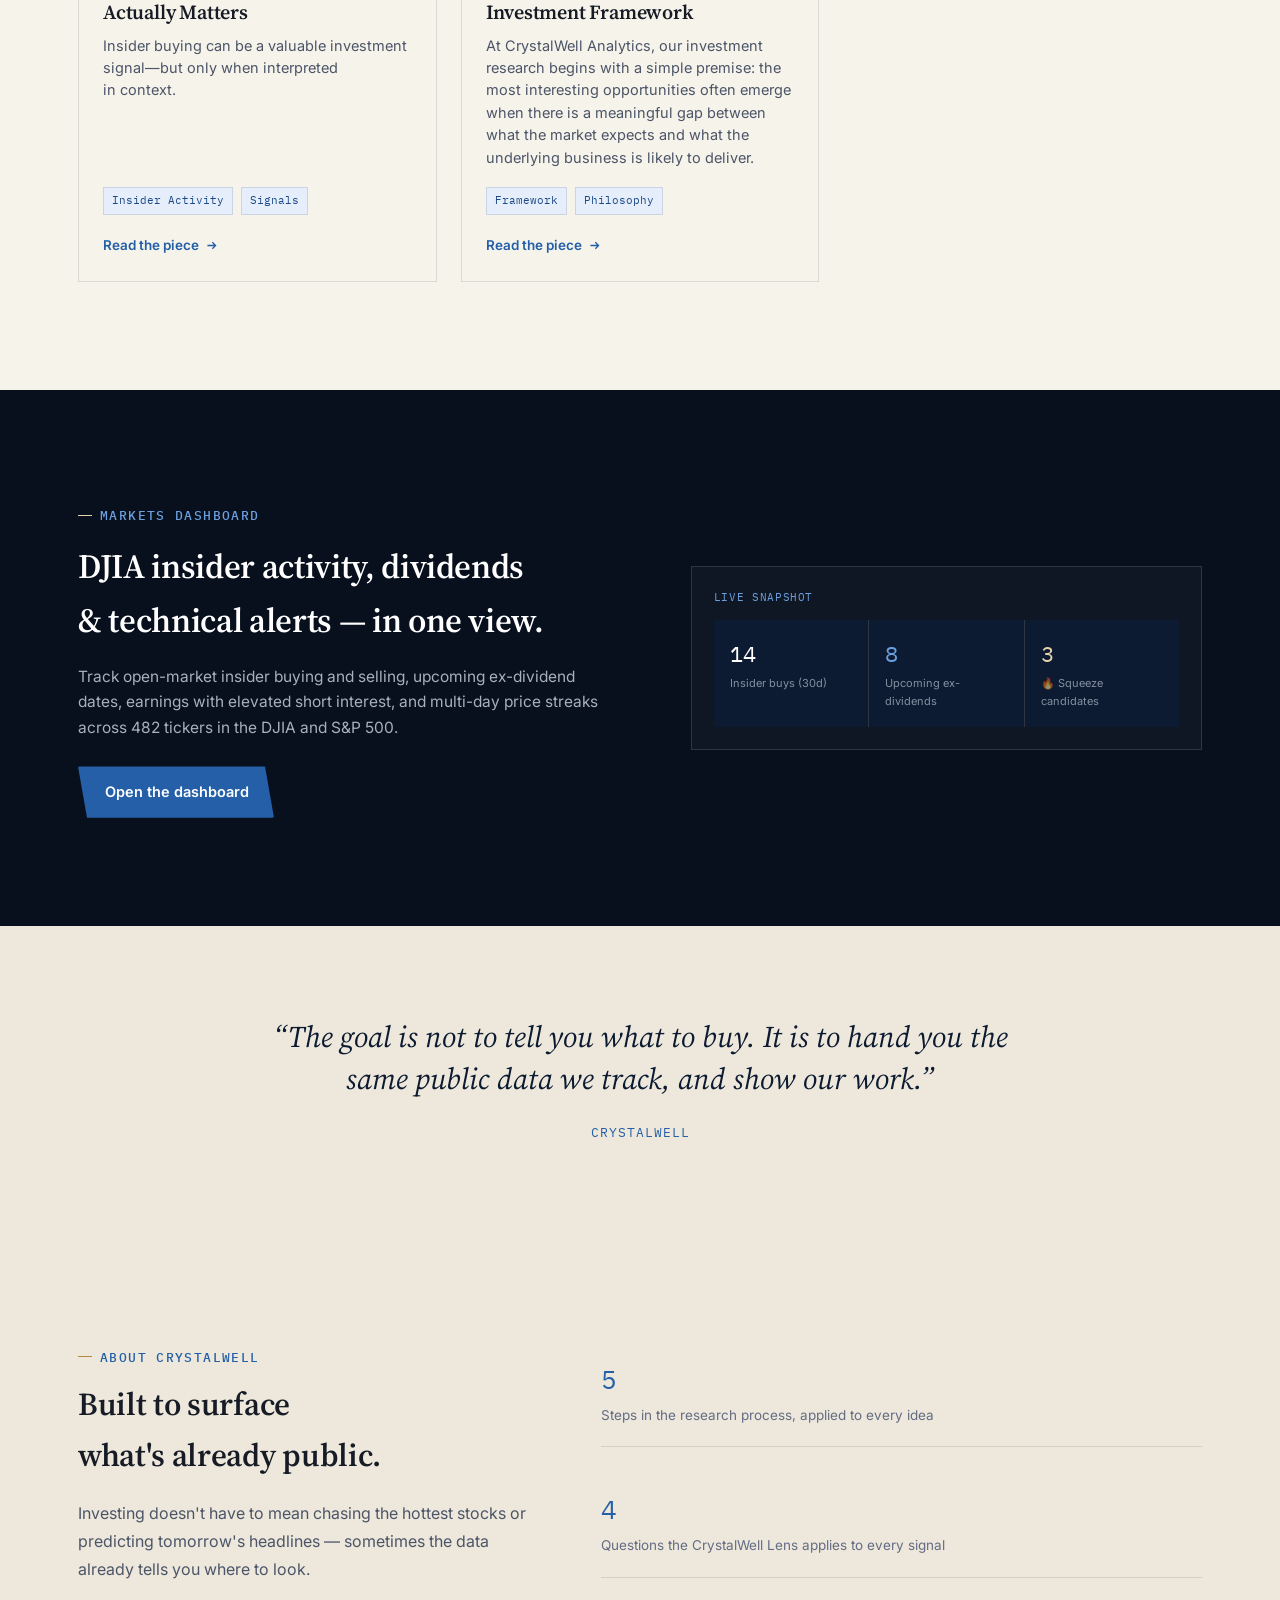
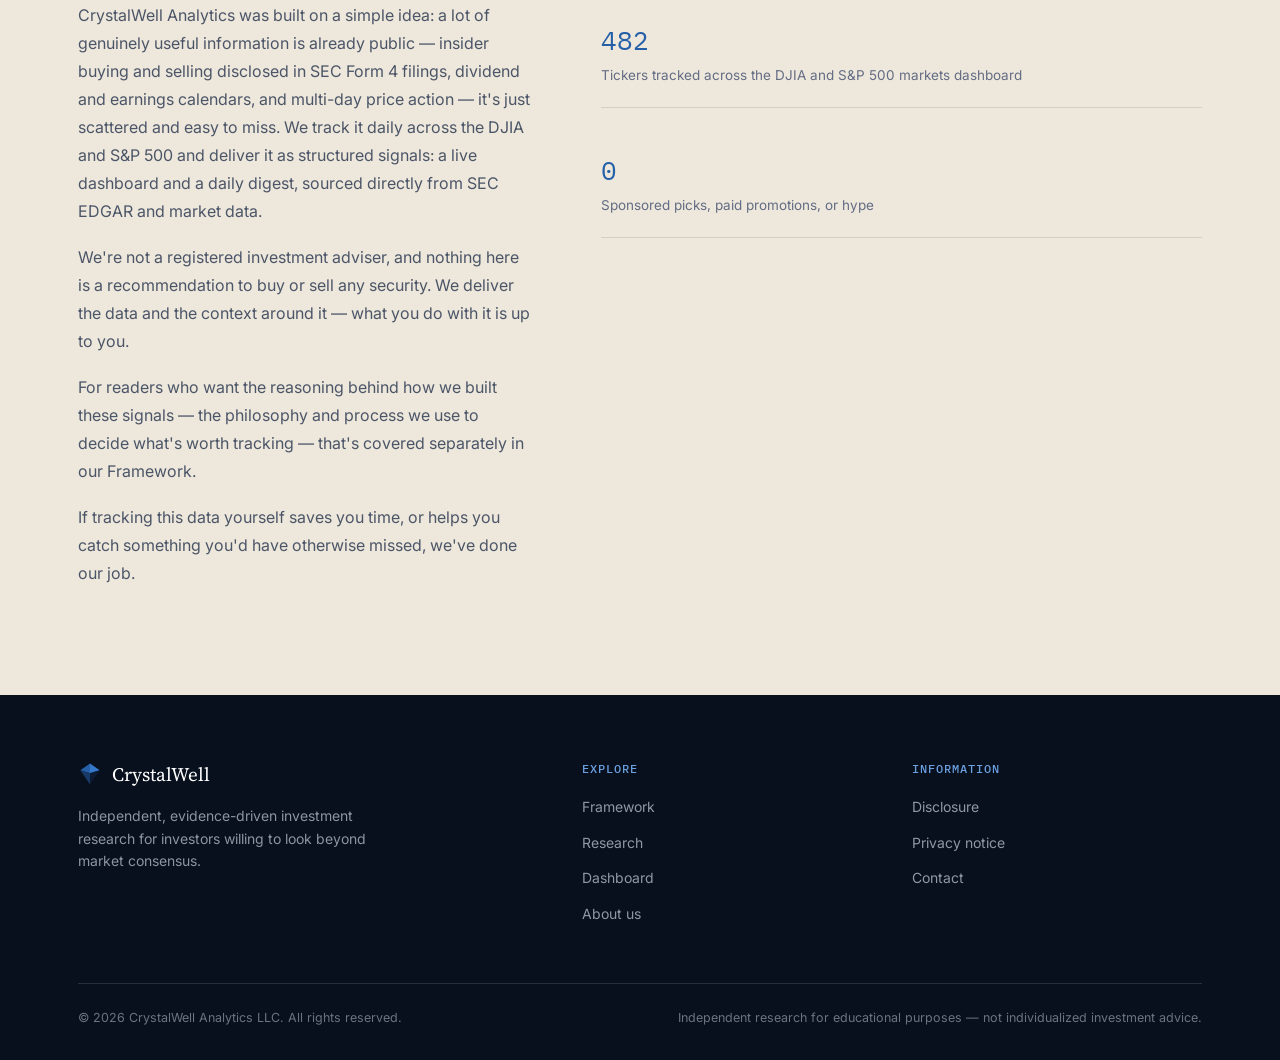
==== commit 3653d7f1: "Trim hero disclosure (still present in About), add Weekly Newsletter signup as a distinct product fr" ====
--- a/index.html
+++ b/index.html
@@ -48,7 +48,7 @@
       <div>
         <span class="eyebrow">Signals from public data</span>
         <h1>Public filings. <em>Clear signals.</em></h1>
-        <p class="lede">CrystalWell Analytics tracks insider buying and selling, dividend and earnings dates, and multi-day price streaks — sourced directly from SEC EDGAR and market data, delivered daily across the DJIA and S&amp;P 500. We're not a registered investment adviser: we surface the data, you draw the conclusions.</p>
+        <p class="lede">CrystalWell Analytics tracks insider buying and selling, dividend and earnings dates, and multi-day price streaks — sourced directly from SEC EDGAR and market data, delivered daily across the DJIA and S&amp;P 500.</p>
         <div class="hero-actions">
           <a href="dashboard.html" class="btn btn-primary">Open the dashboard</a>
           <a href="contact.html#digest" class="btn btn-ghost">Get the Daily Digest</a>
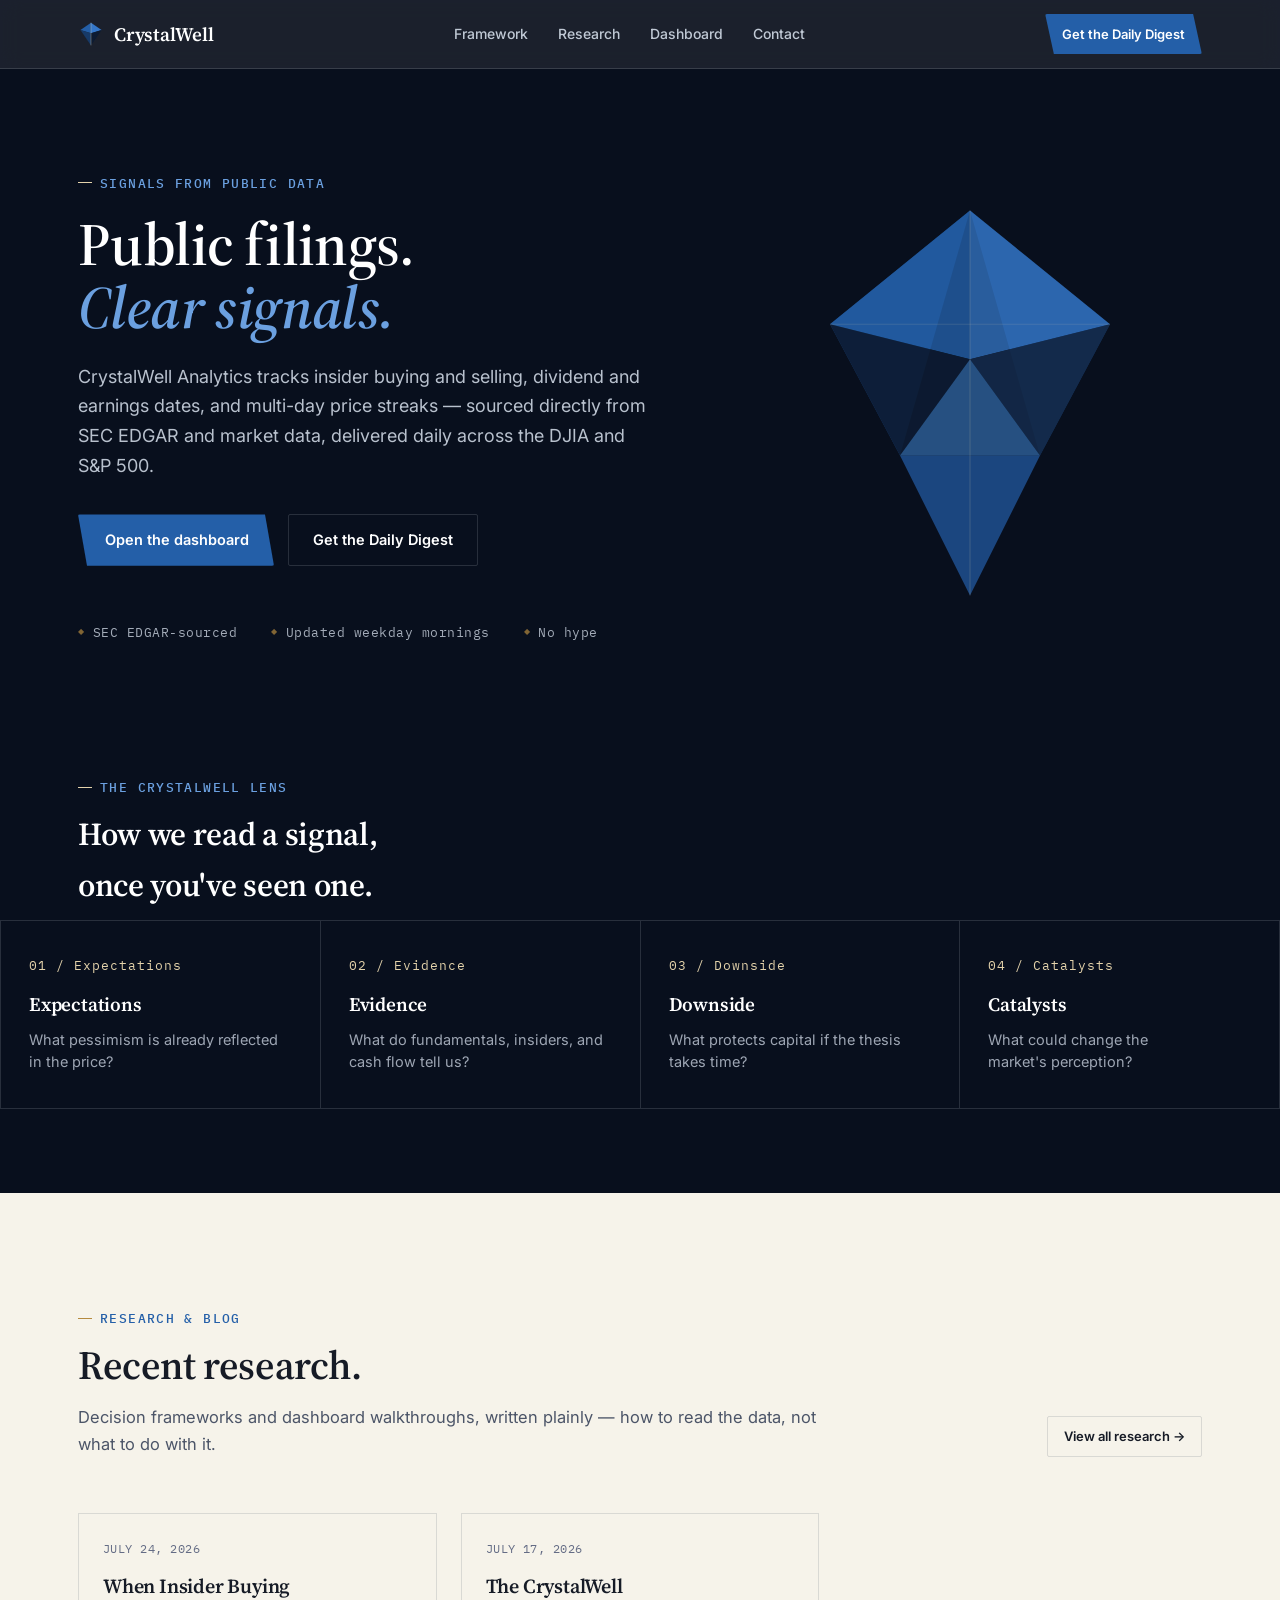
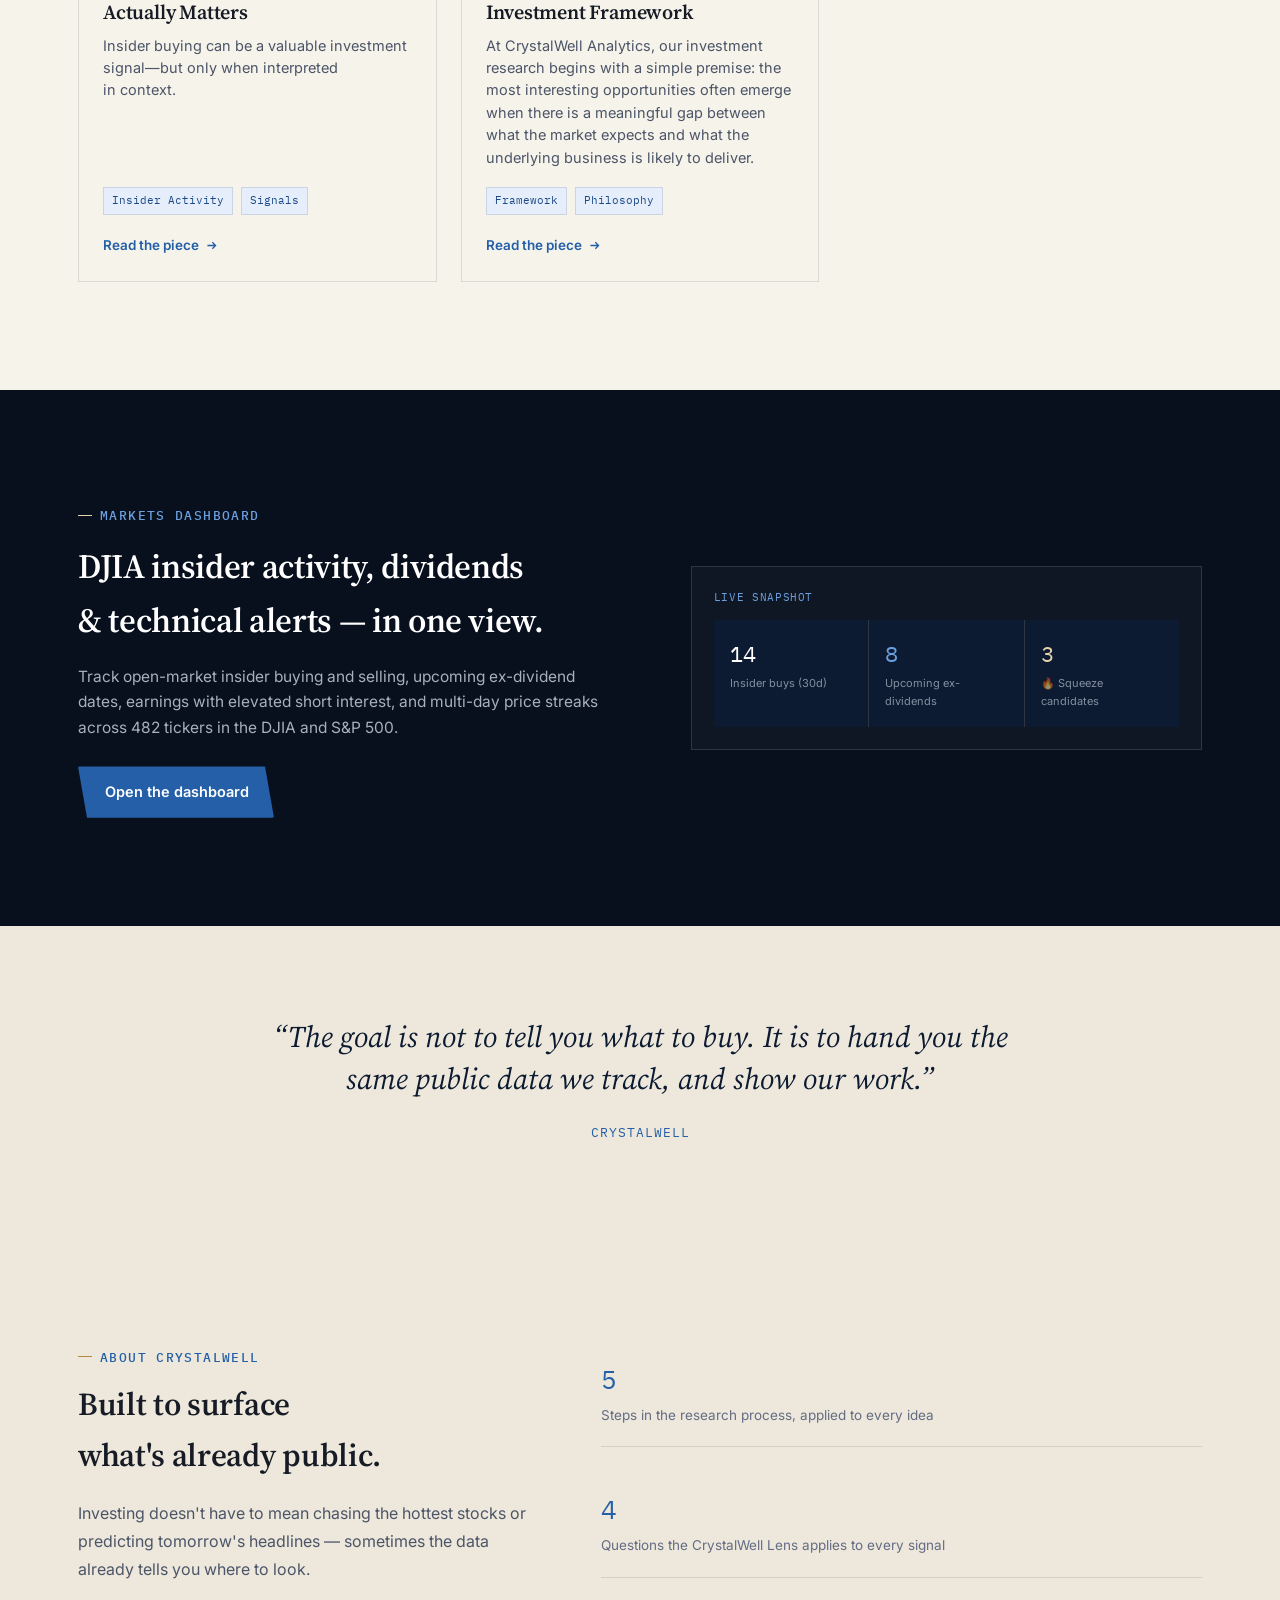
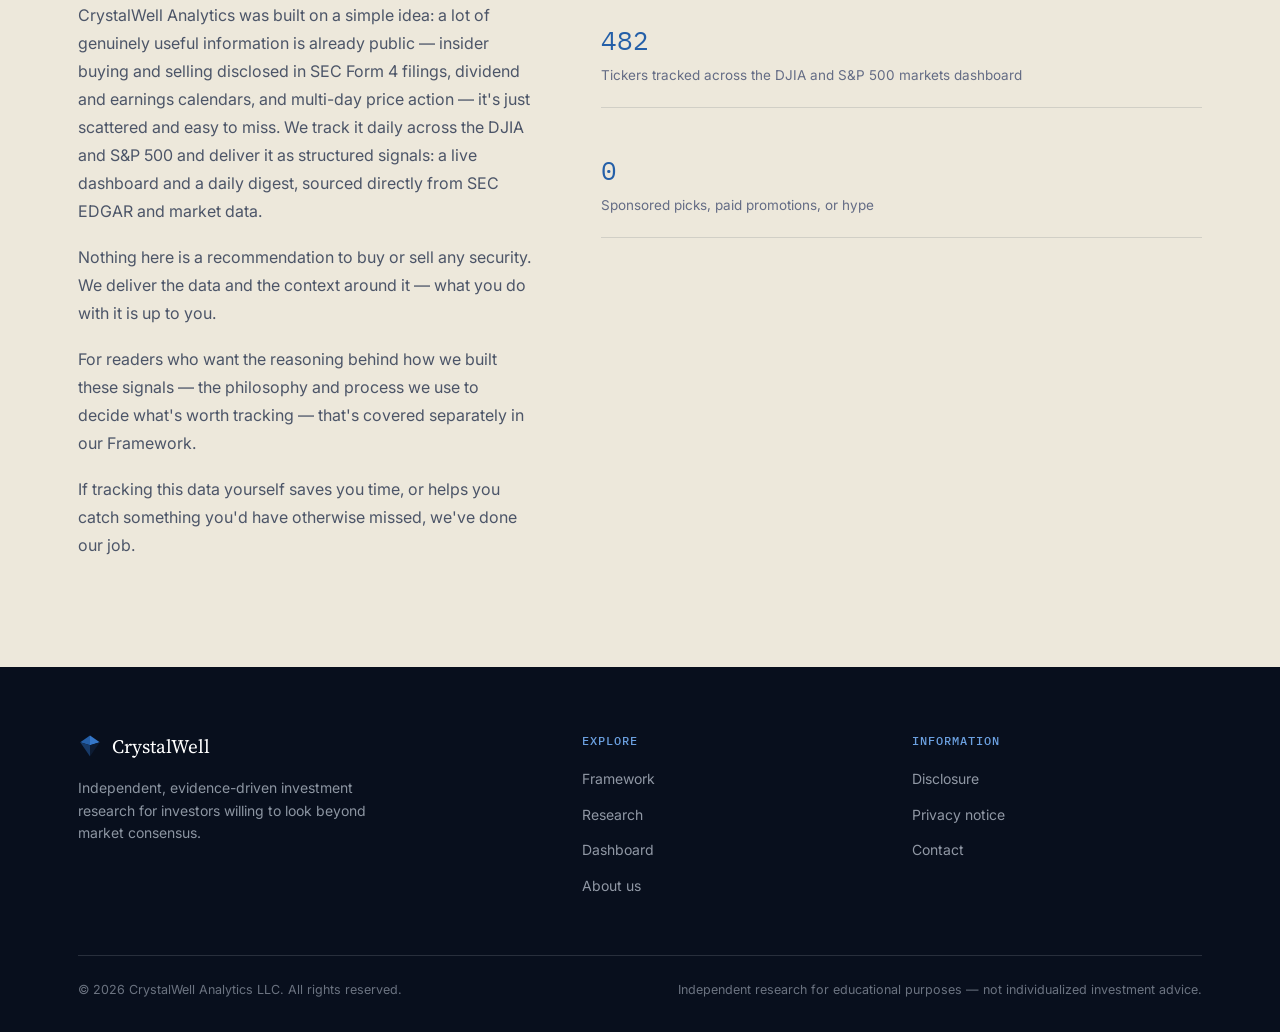
==== commit df34ad26: "Remove 'not a registered investment adviser' disclaimer sitewide and from digest (per decision) — co" ====
--- a/index.html
+++ b/index.html
@@ -170,7 +170,7 @@
         <h2 style="font-size:clamp(24px,3vw,32px); margin-top:12px;">Built to surface what's already public.</h2>
         <p>Investing doesn't have to mean chasing the hottest stocks or predicting tomorrow's headlines — sometimes the data already tells you where to look.</p>
         <p>CrystalWell Analytics was built on a simple idea: a lot of genuinely useful information is already public — insider buying and selling disclosed in SEC Form 4 filings, dividend and earnings calendars, and multi-day price action — it's just scattered and easy to miss. We track it daily across the DJIA and S&amp;P 500 and deliver it as structured signals: a live dashboard and a daily digest, sourced directly from SEC EDGAR and market data.</p>
-        <p>We're not a registered investment adviser, and nothing here is a recommendation to buy or sell any security. We deliver the data and the context around it — what you do with it is up to you.</p>
+        <p>Nothing here is a recommendation to buy or sell any security. We deliver the data and the context around it — what you do with it is up to you.</p>
         <p>For readers who want the reasoning behind how we built these signals — the philosophy and process we use to decide what's worth tracking — that's covered separately in our <a href="framework.html">Framework</a>.</p>
         <p>If tracking this data yourself saves you time, or helps you catch something you'd have otherwise missed, we've done our job.</p>
       </div>
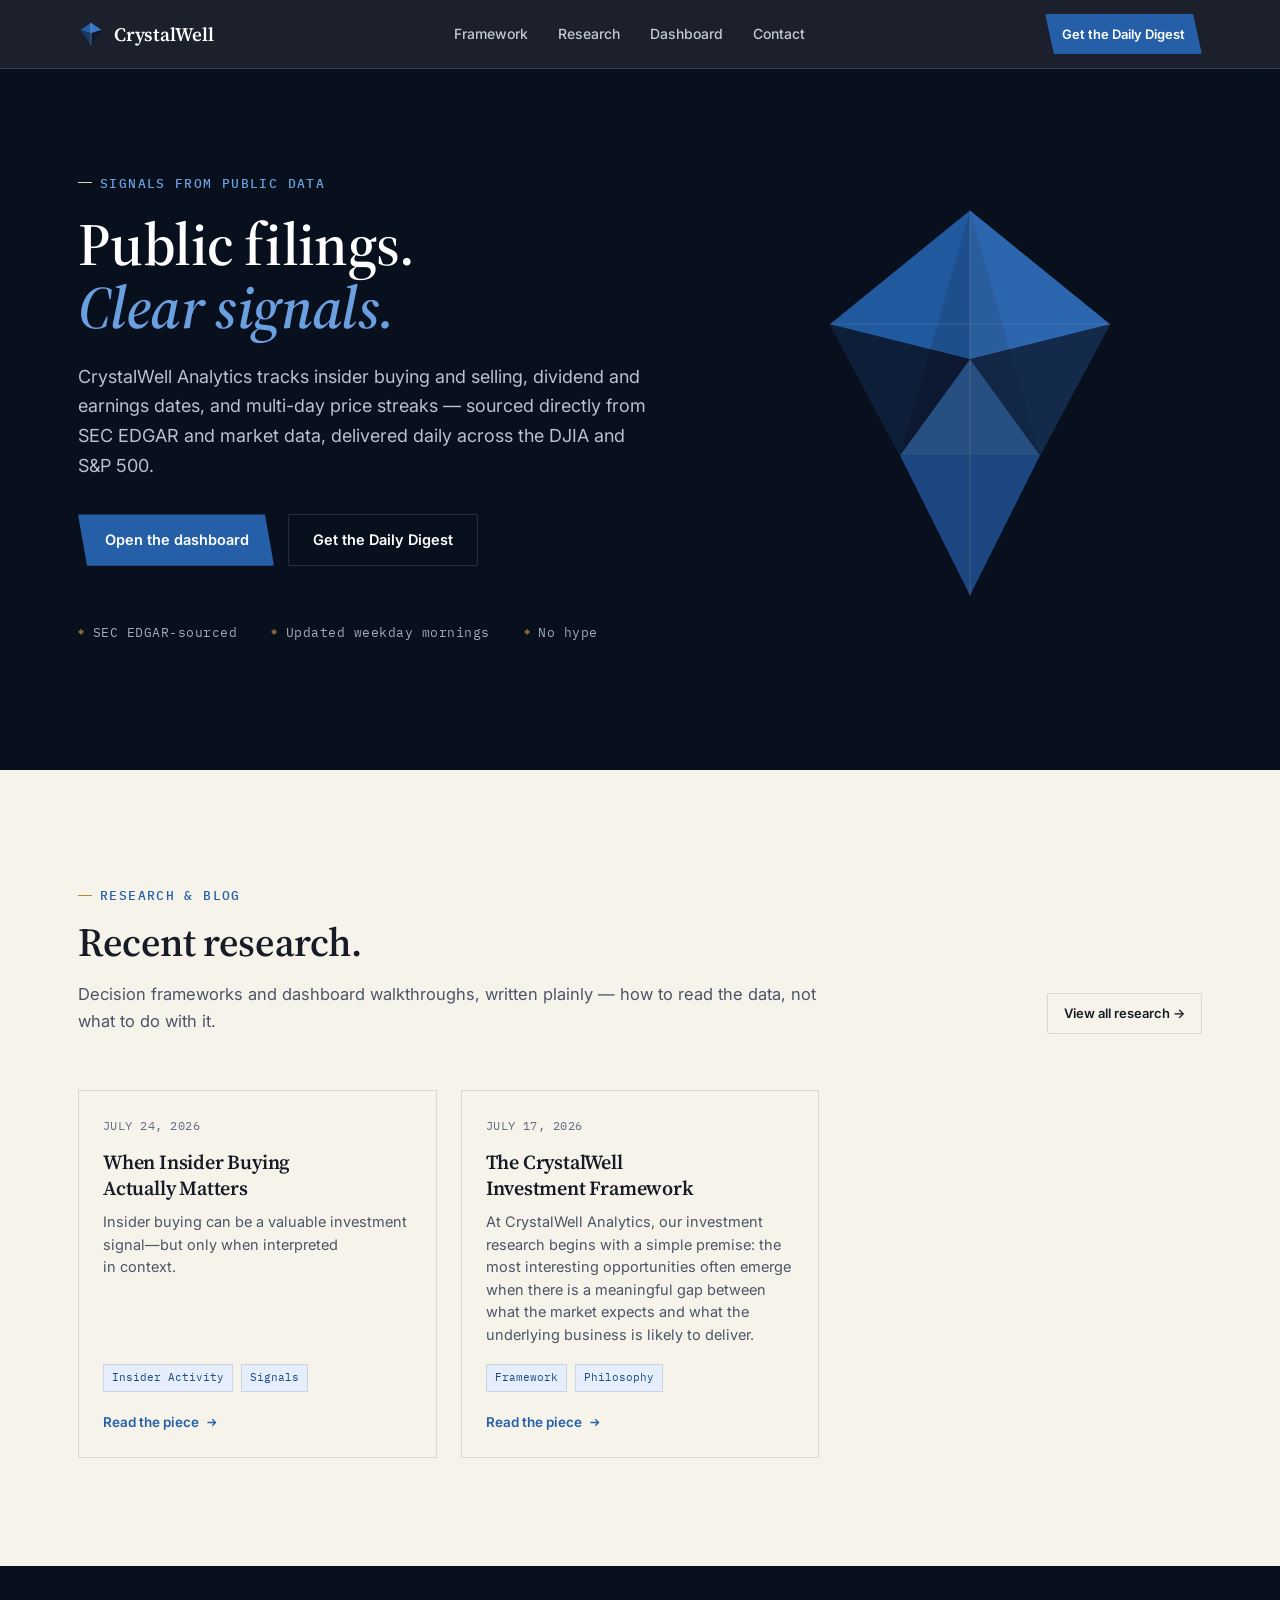
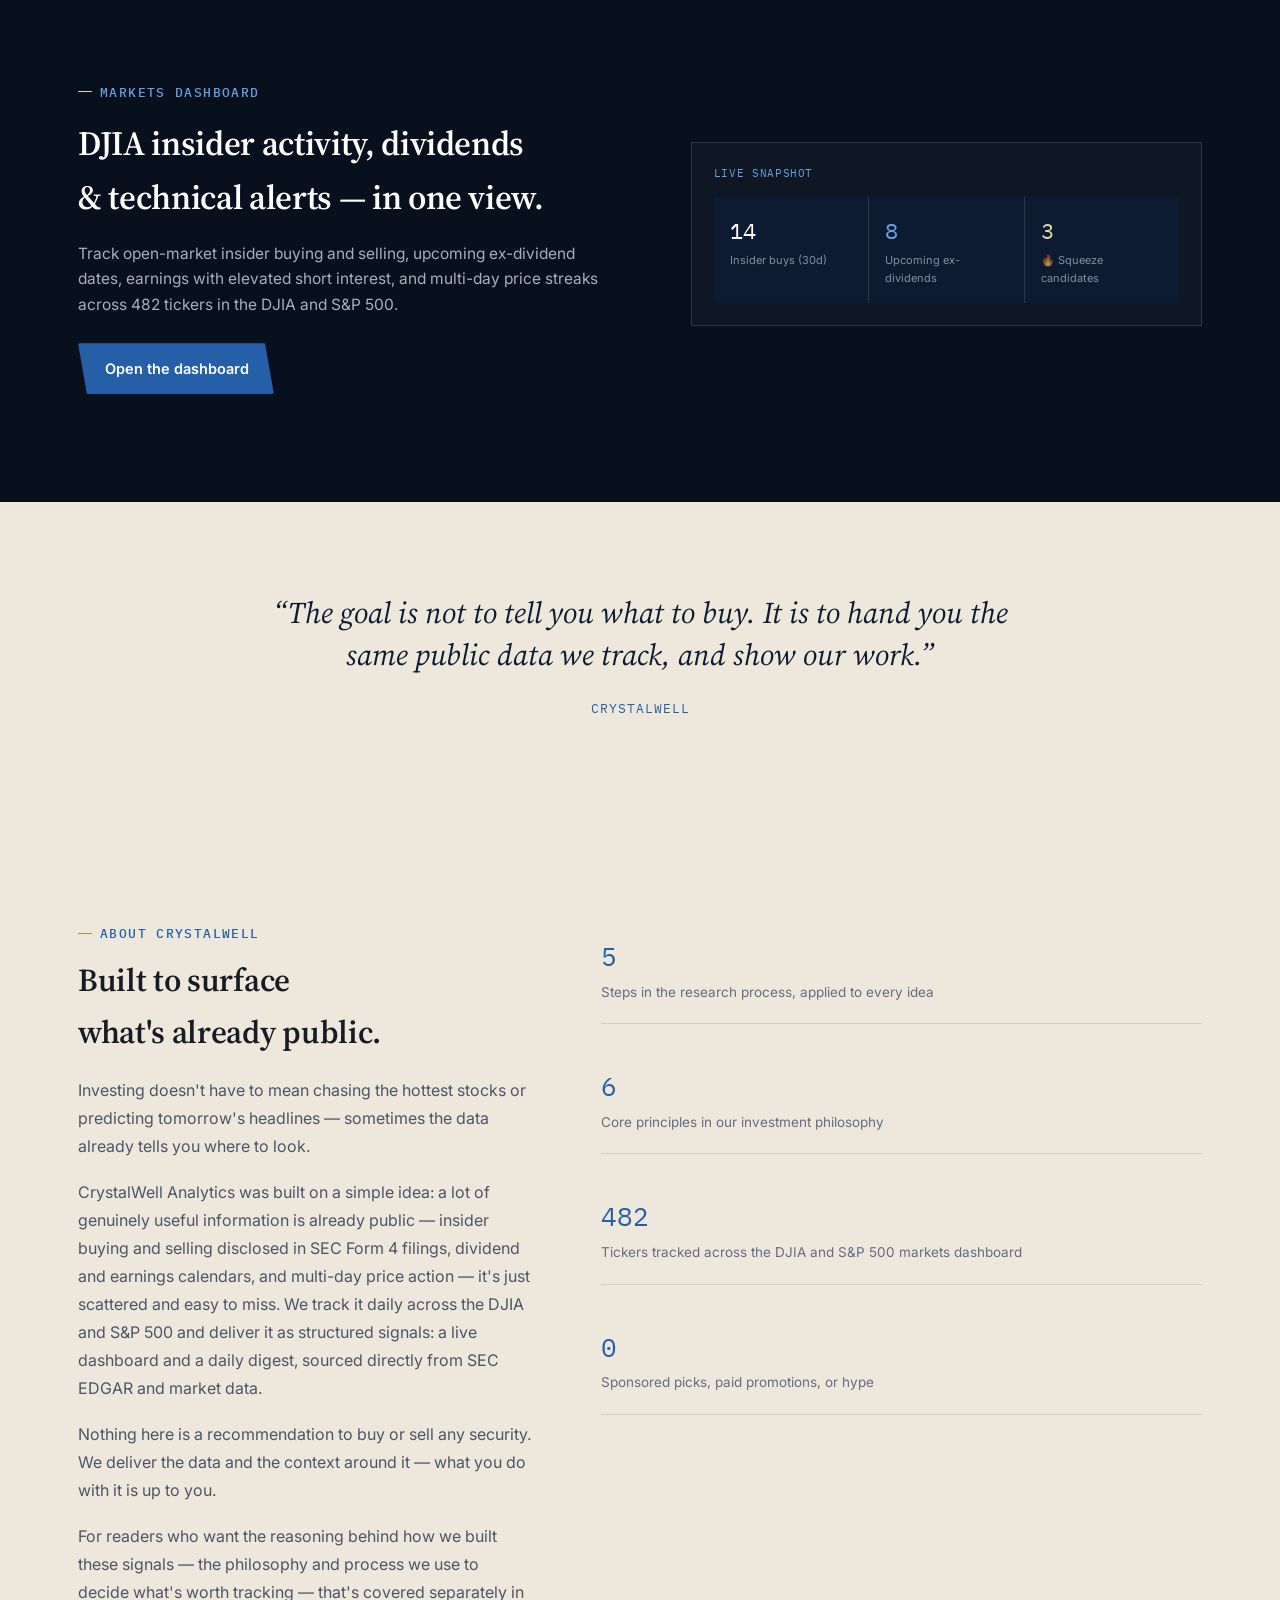
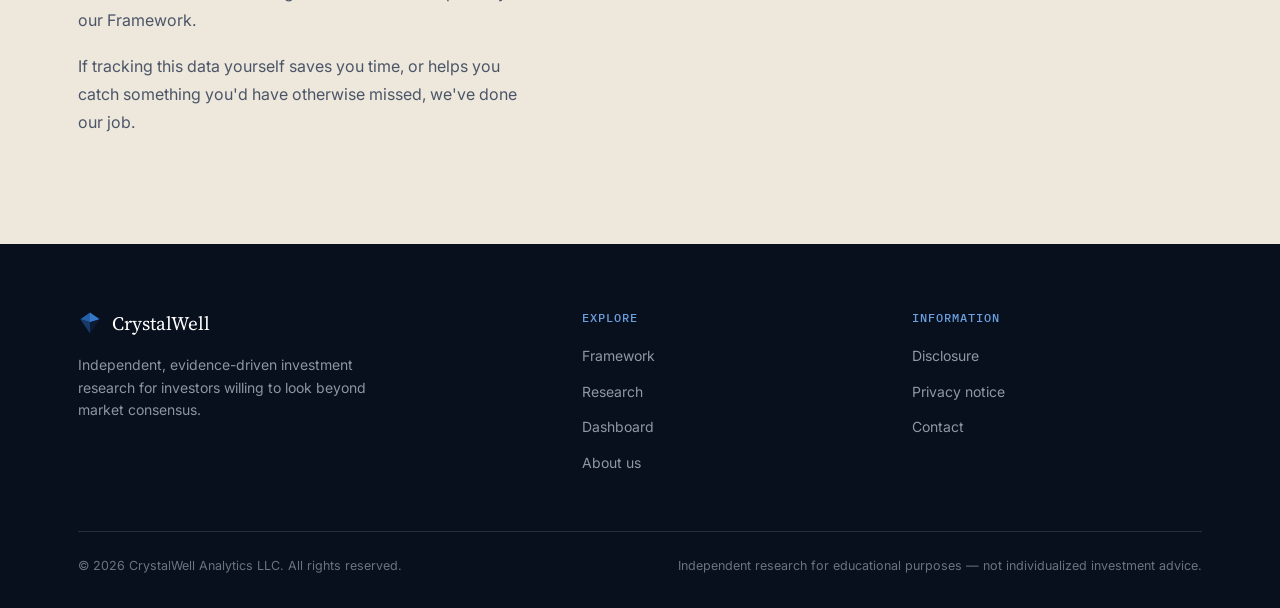
==== commit 290e8dfb: "Remove Lens section from Home (redundant with Framework's Philosophy, was competing with product pro" ====
--- a/index.html
+++ b/index.html
@@ -76,36 +76,6 @@
     </div>
   </header>
 
-  <!-- THE LENS -->
-  <section class="section-tight on-dark" style="background:var(--navy-950); padding-top:0;">
-    <div class="container" style="padding-bottom:8px;">
-      <span class="eyebrow">The CrystalWell Lens</span>
-      <h2 style="color:#fff; font-size:clamp(24px,3vw,32px); margin-top:12px; max-width:560px;">How we read a signal, once you've seen one.</h2>
-    </div>
-    <div class="lens-strip">
-      <div class="lens-cell reveal">
-        <div class="lens-num">01 / Expectations</div>
-        <h3>Expectations</h3>
-        <p>What pessimism is already reflected in the price?</p>
-      </div>
-      <div class="lens-cell reveal">
-        <div class="lens-num">02 / Evidence</div>
-        <h3>Evidence</h3>
-        <p>What do fundamentals, insiders, and cash flow tell us?</p>
-      </div>
-      <div class="lens-cell reveal">
-        <div class="lens-num">03 / Downside</div>
-        <h3>Downside</h3>
-        <p>What protects capital if the thesis takes time?</p>
-      </div>
-      <div class="lens-cell reveal">
-        <div class="lens-num">04 / Catalysts</div>
-        <h3>Catalysts</h3>
-        <p>What could change the market's perception?</p>
-      </div>
-    </div>
-  </section>
-
   <!-- RESEARCH PREVIEW -->
   <section class="section" id="research-preview">
     <div class="container">
@@ -176,7 +146,7 @@
       </div>
       <div class="about-stat-list reveal">
         <div class="about-stat"><div class="num">5</div><div class="label">Steps in the research process, applied to every idea</div></div>
-        <div class="about-stat"><div class="num">4</div><div class="label">Questions the CrystalWell Lens applies to every signal</div></div>
+        <div class="about-stat"><div class="num">6</div><div class="label">Core principles in our investment philosophy</div></div>
         <div class="about-stat"><div class="num">482</div><div class="label">Tickers tracked across the DJIA and S&amp;P 500 markets dashboard</div></div>
         <div class="about-stat"><div class="num">0</div><div class="label">Sponsored picks, paid promotions, or hype</div></div>
       </div>
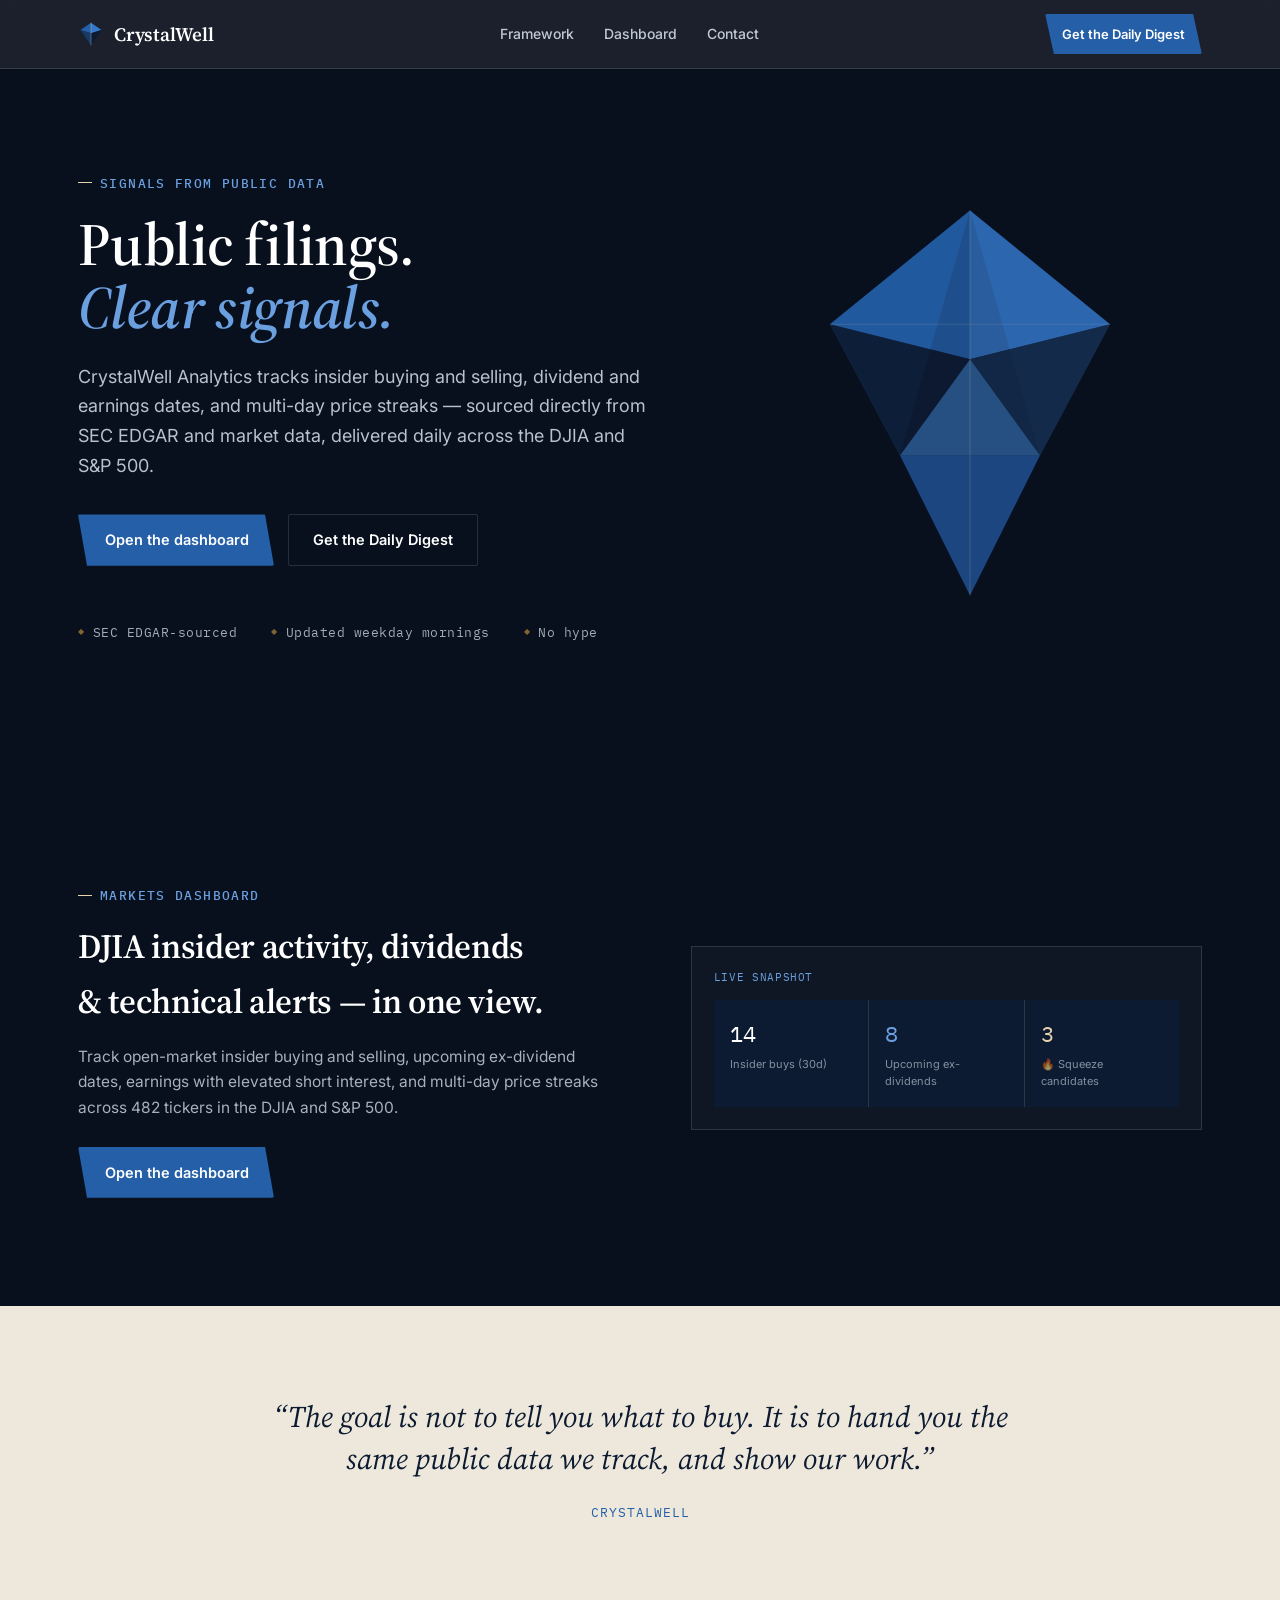
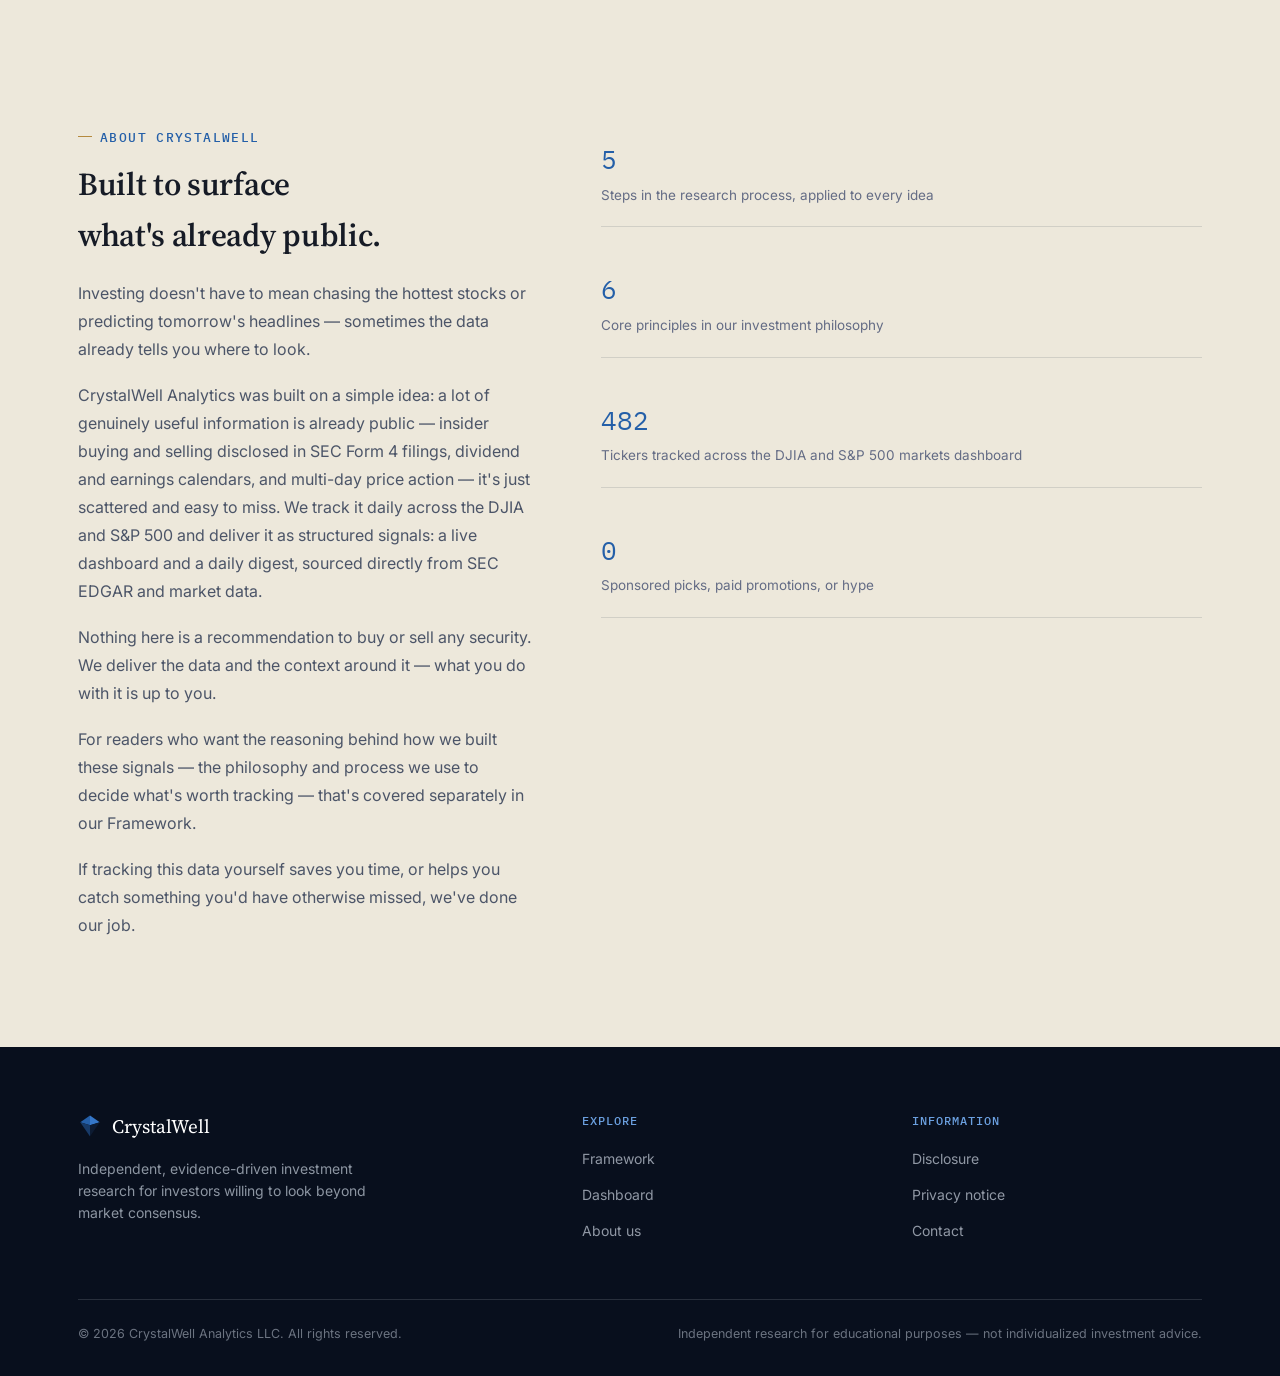
==== commit 61ea0a28: "Remove Research page and Weekly Newsletter from the website; keep articles and publishing pipeline u" ====
--- a/index.html
+++ b/index.html
@@ -30,7 +30,6 @@
     </button>
     <div class="nav-links">
       <a href="framework.html">Framework</a>
-      <a href="research.html">Research</a>
       <a href="dashboard.html">Dashboard</a>
       <a href="contact.html">Contact</a>
     </div>
@@ -75,23 +74,6 @@
       </div>
     </div>
   </header>
-
-  <!-- RESEARCH PREVIEW -->
-  <section class="section" id="research-preview">
-    <div class="container">
-      <div class="section-head reveal" style="display:flex; justify-content:space-between; align-items:flex-end; max-width:none; flex-wrap:wrap; gap:20px;">
-        <div>
-          <span class="eyebrow">Research &amp; Blog</span>
-          <h2>Recent research.</h2>
-          <p>Decision frameworks and dashboard walkthroughs, written plainly — how to read the data, not what to do with it.</p>
-        </div>
-        <a href="research.html" class="btn btn-ghost btn-sm">View all research →</a>
-      </div>
-      <div class="research-grid reveal" id="home-research-grid">
-        <!-- populated by js/home-research.js -->
-      </div>
-    </div>
-  </section>
 
   <!-- DASHBOARD PREVIEW -->
   <section class="section on-dark dashboard-preview">
@@ -176,7 +158,6 @@
         <h4>Explore</h4>
         <ul>
           <li><a href="framework.html">Framework</a></li>
-          <li><a href="research.html">Research</a></li>
           <li><a href="dashboard.html">Dashboard</a></li>
           <li><a href="index.html#about">About us</a></li>
         </ul>
@@ -198,6 +179,5 @@
 </footer>
 
 <script src="js/main.js"></script>
-<script src="js/home-research.js"></script>
 </body>
 </html>
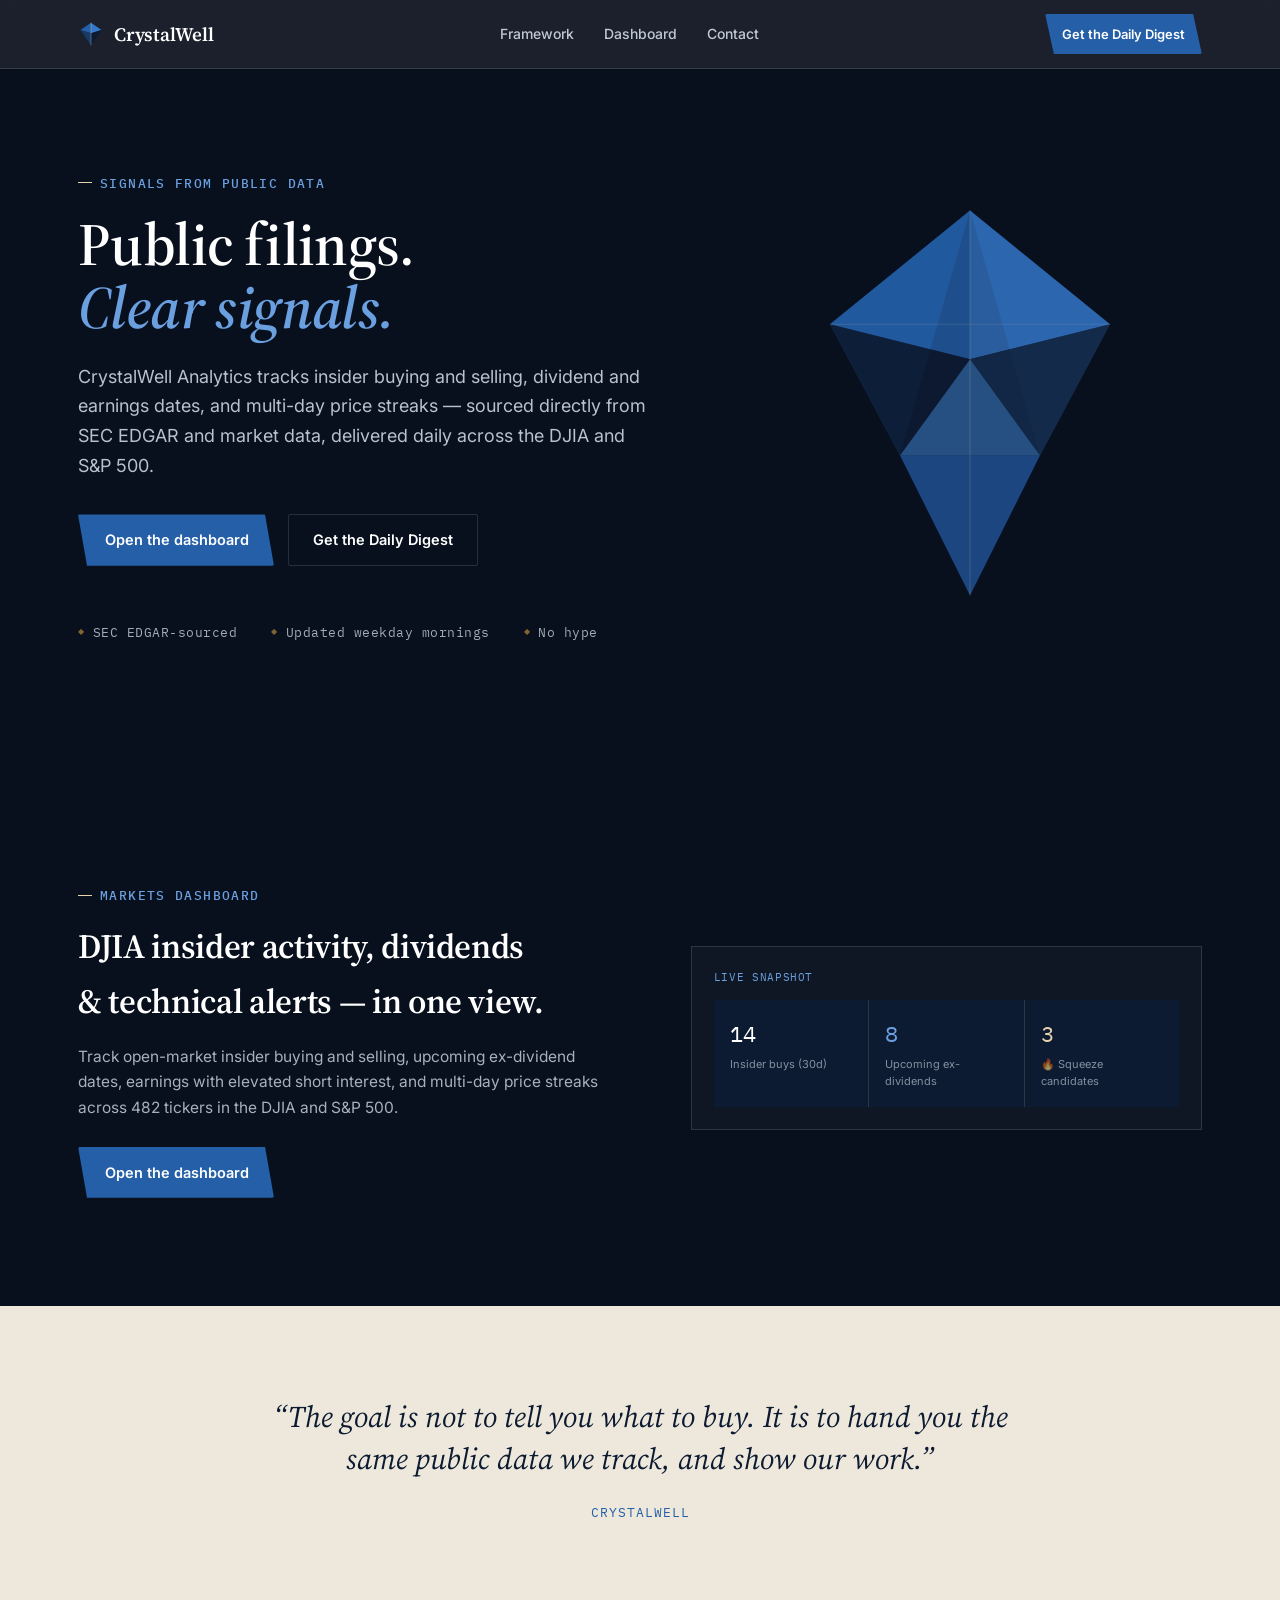
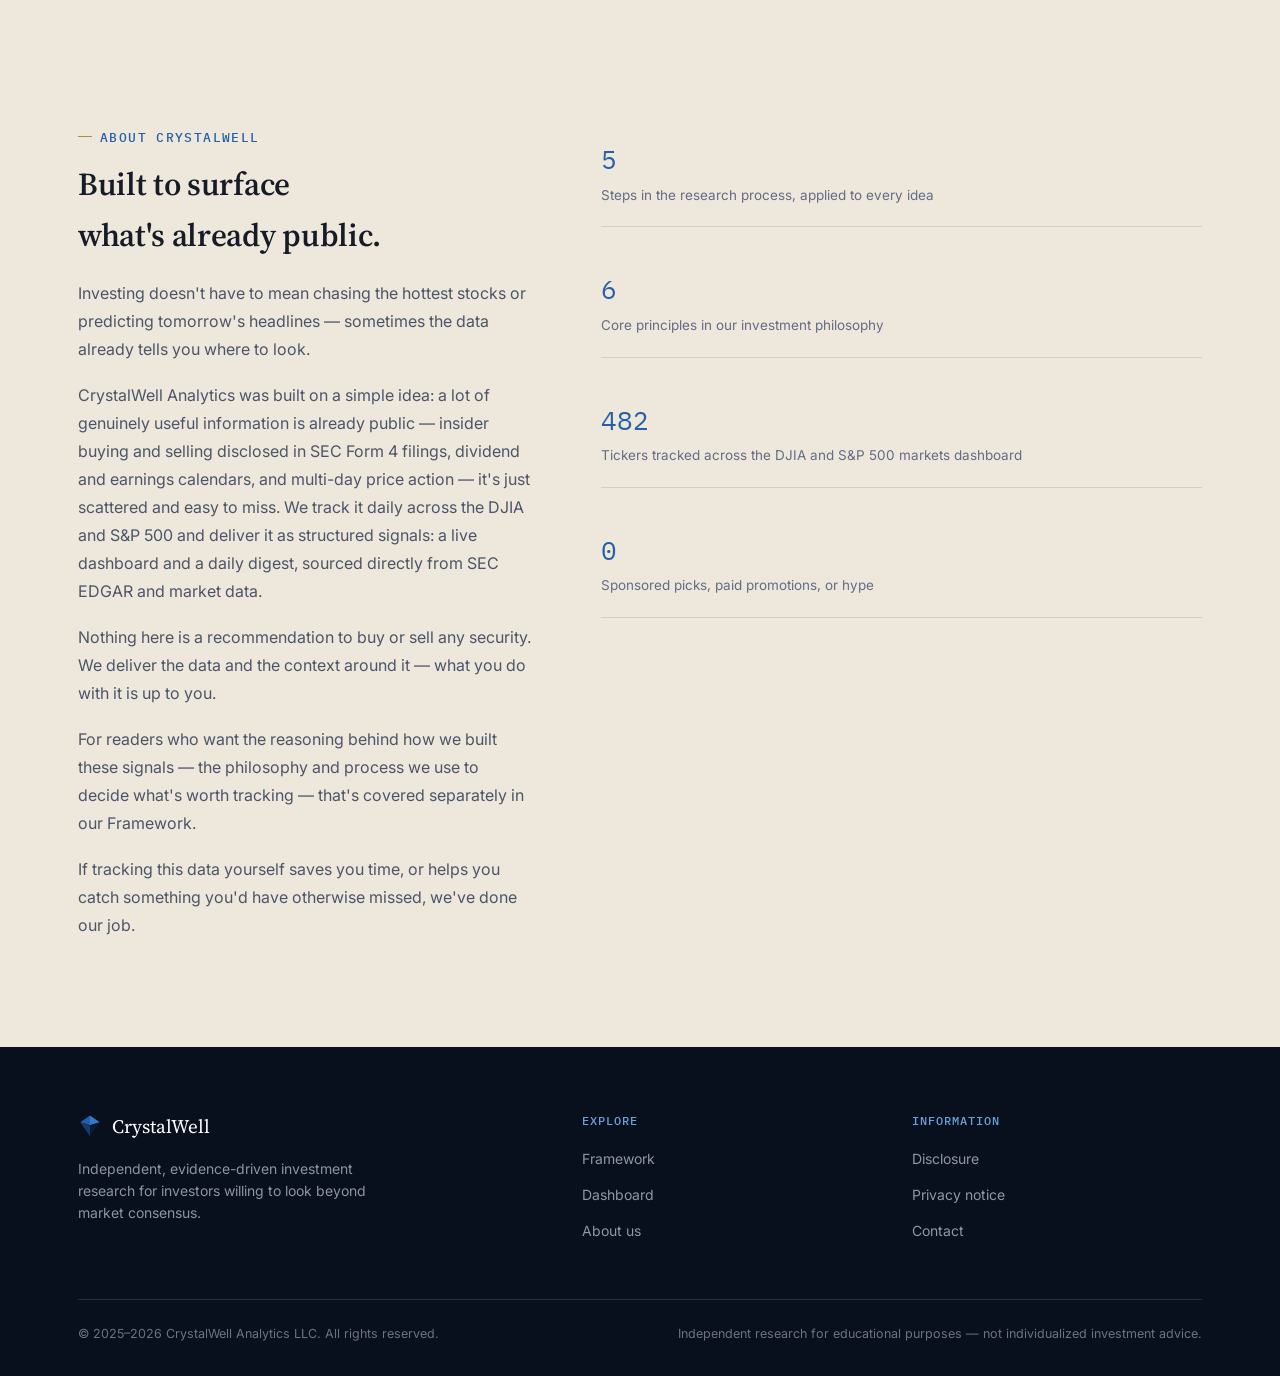
==== commit 3a4989f1: "Update site-wide footer copyright to 2025–2026 range" ====
--- a/index.html
+++ b/index.html
@@ -172,7 +172,7 @@
       </div>
     </div>
     <div class="footer-bottom">
-      <span>© 2026 CrystalWell Analytics LLC. All rights reserved.</span>
+      <span>© 2025–2026 CrystalWell Analytics LLC. All rights reserved.</span>
       <span>Independent research for educational purposes — not individualized investment advice.</span>
     </div>
   </div>
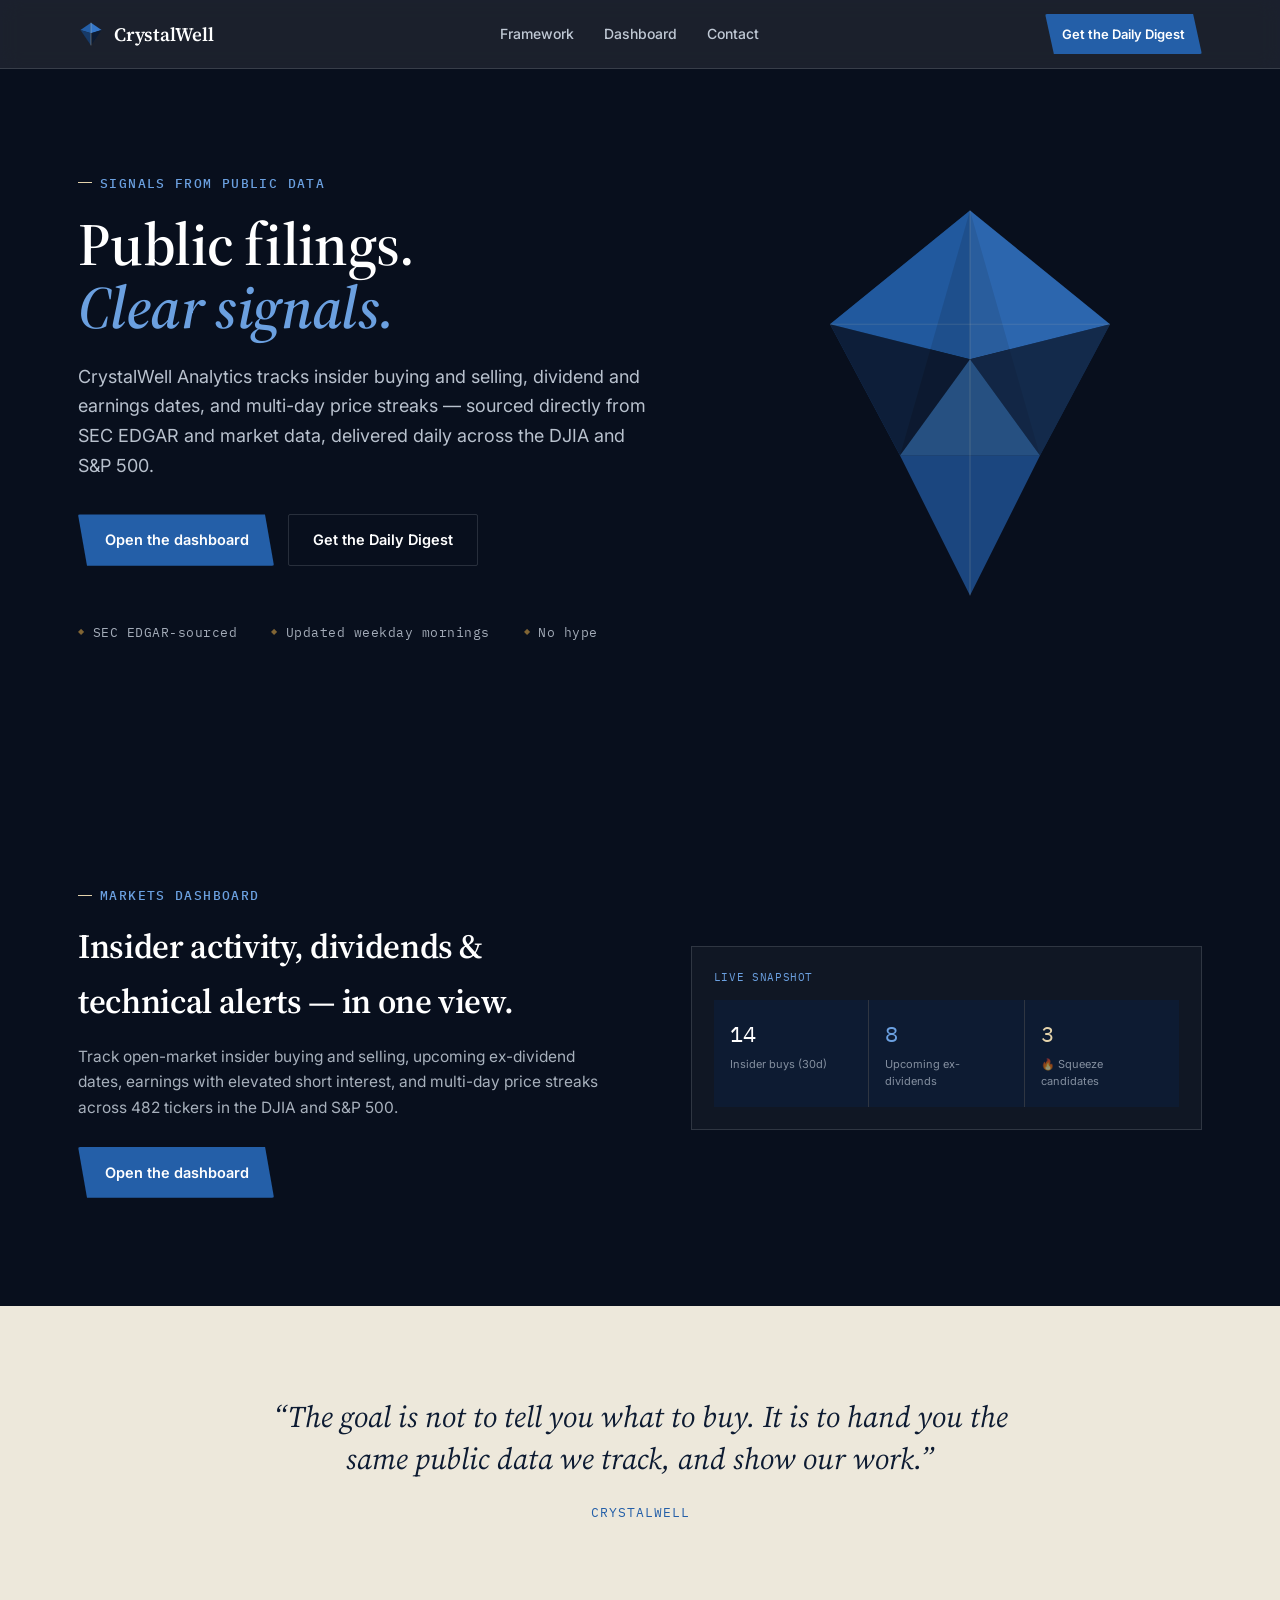
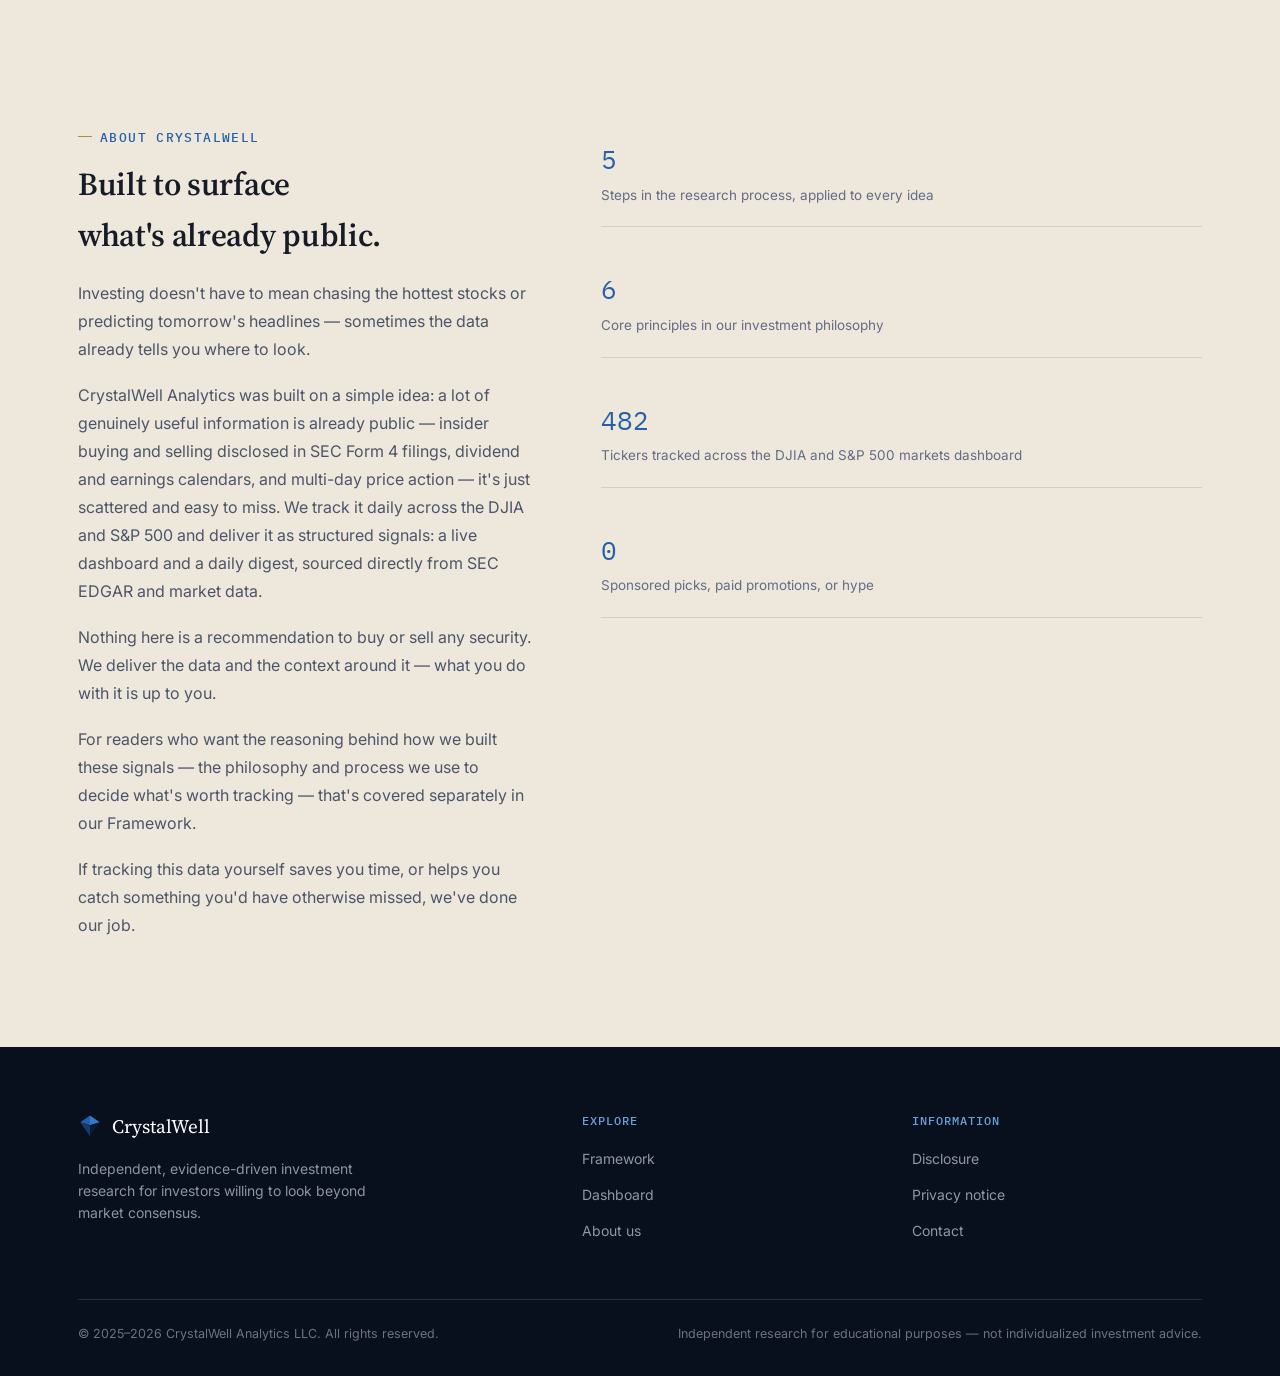
==== commit 8e1faf87: "Remove DJIA from dashboard preview heading on Home" ====
--- a/index.html
+++ b/index.html
@@ -80,7 +80,7 @@
     <div class="container dashboard-preview-grid">
       <div class="reveal">
         <span class="eyebrow">Markets dashboard</span>
-        <h2 class="dashboard-preview-title">DJIA insider activity, dividends &amp; technical alerts — in one view.</h2>
+        <h2 class="dashboard-preview-title">Insider activity, dividends &amp; technical alerts — in one view.</h2>
         <p class="dashboard-preview-desc">Track open-market insider buying and selling, upcoming ex-dividend dates, earnings with elevated short interest, and multi-day price streaks across 482 tickers in the DJIA and S&amp;P 500.</p>
         <a href="dashboard.html" class="btn btn-primary dashboard-preview-cta">Open the dashboard</a>
       </div>
